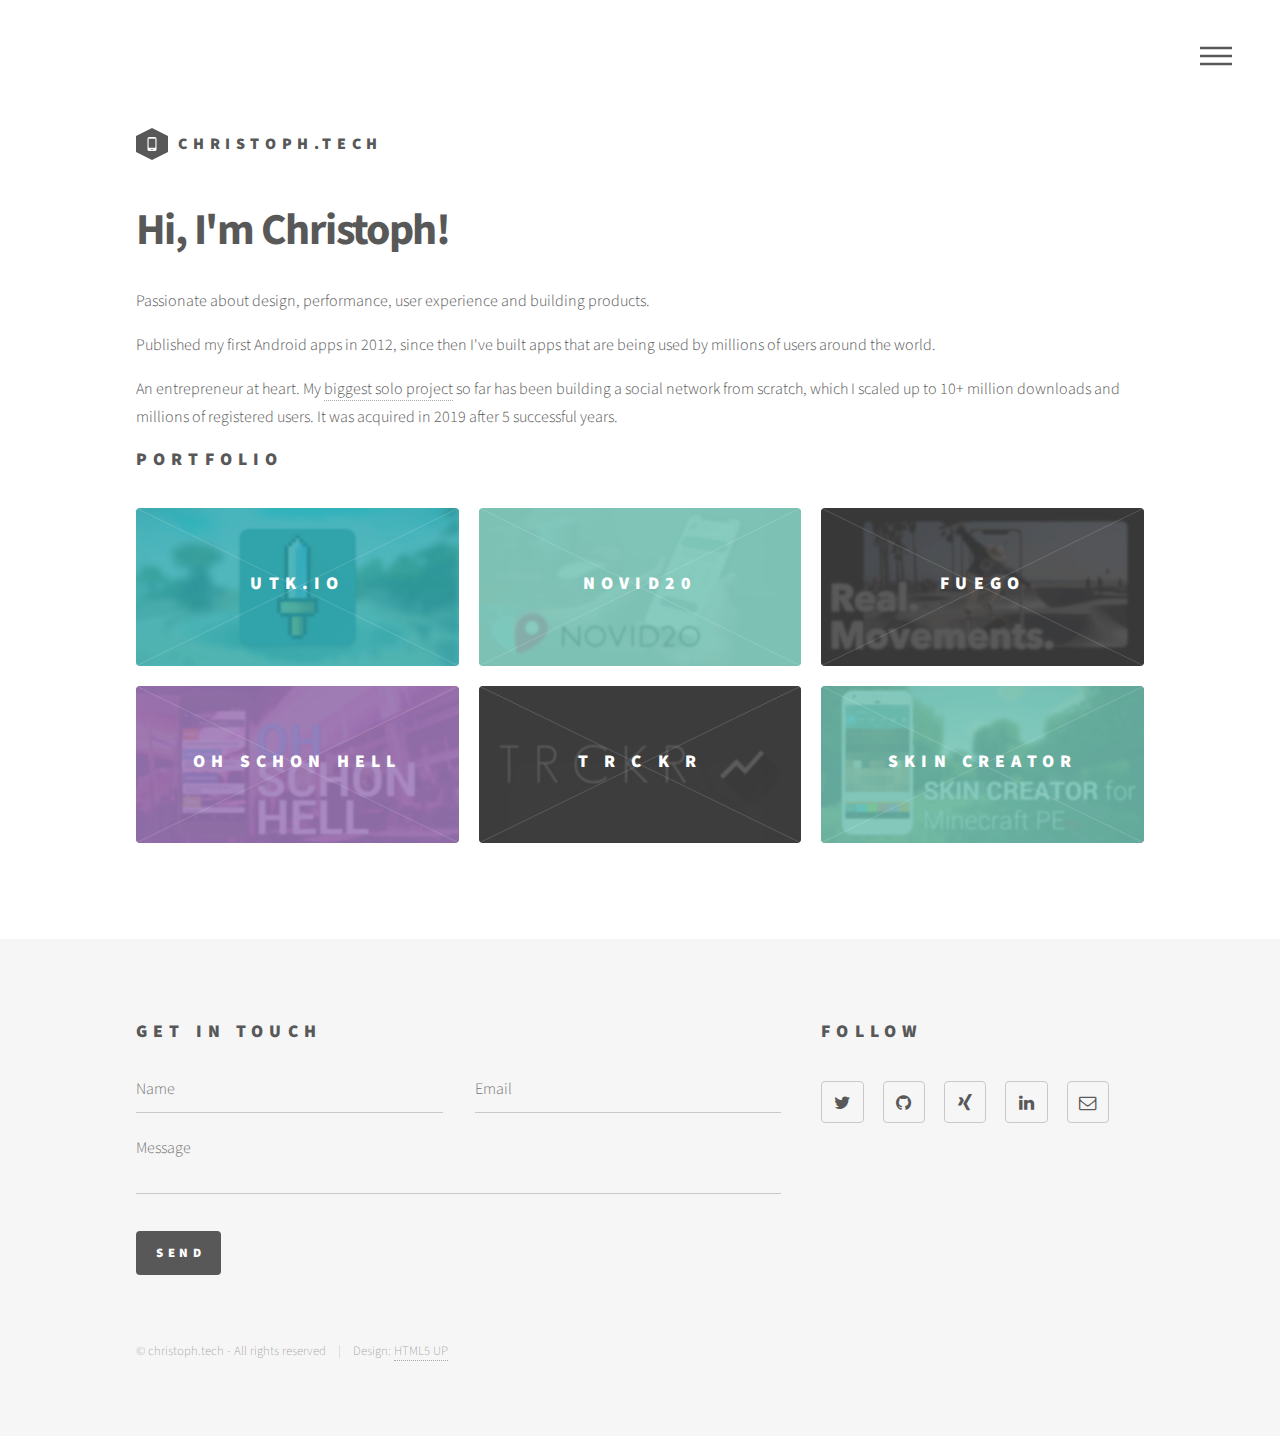
==== index.html @ 59cc4698 "Add Novid20 and Fuego to portfolio" ====
<!DOCTYPE HTML>
<html lang="EN">
	<head>
		<title>Christoph</title>
		<meta charset="utf-8" />
		<meta name="viewport" content="width=device-width, initial-scale=1" />
		<!--[if lte IE 8]><script src="assets/js/ie/html5shiv.js"></script><![endif]-->
		<link rel="stylesheet" href="assets/css/main.css" />
		<!--[if lte IE 9]><link rel="stylesheet" href="assets/css/ie9.css" /><![endif]-->
		<!--[if lte IE 8]><link rel="stylesheet" href="assets/css/ie8.css" /><![endif]-->
		<meta name="robots" content="noindex,nofollow" />
	</head>
	<body>
		<!-- Wrapper -->
			<div id="wrapper">

				<!-- Header -->
					<header id="header">
						<div class="inner">

							<!-- Logo -->
								<a href="index.html" class="logo">
									<span class="symbol"><img src="images/logo.svg" alt="" /></span><span class="title">christoph.tech</span>
								</a>

							<!-- Nav -->
								<nav>
									<ul>
										<li><a href="#menu">Menu</a></li>
									</ul>
								</nav>

						</div>
					</header>

				<!-- Menu -->
					<nav id="menu">
						<h2>Menu</h2>
						<ul>
							<li><a href="#">Portfolio</a></li>
							<li><a href="./UTK.io/">UTK.io</a></li>
							<li><a href="./Novid20/">Novid20</a></li>
							<li><a href="./Fuego/">Fuego</a></li>
							<li><a href="./OhSchonHell/">Oh Schon Hell</a></li>
							<li><a href="./Skin-Creator/">Skin Creator</a></li>
							<li><a href="./TRCKR/">T R C K R</a></li>
						</ul>
					</nav>

				<!-- Main -->
					<div id="main">
						<div class="inner">
							<header>
								<h1>Hi, I'm Christoph!</h1>
								<p>Passionate about design, performance, user experience and building products.</p>
								<p>Published my first Android apps in 2012, since then I've built apps that are being used by millions of users around the world.</p>
								</p>An entrepreneur at heart. My <a href="./UTK.io/">biggest solo project</a> so far has been building a social network from scratch, which I scaled up to 10+ million downloads and millions of registered users. It was acquired in 2019 after 5 successful years.</p>
							</header>
							<section>
								<h2>Portfolio</h2>
							</section>
							<section class="tiles">
								<article class="style2">
									<span class="image">
										<img src="images/utk_graphic.png" alt="" />
									</span>
									<a href="./UTK.io/">
										<h2>UTK.io</h2>
										<div class="content">
											<p>A social network for Minecraft PE players with more than 2.1 million registered users</p>
										</div>
									</a>
								</article>
								<article class="style3">
									<span class="image">
										<img src="images/novid20_graphic.png" alt="" />
									</span>
									<a href="./Novid20/">
										<h2>Novid20</h2>
										<div class="content">
											<p>The first privacy-focused COVID-19 contact tracing app. More than 100k+ downloads</p>
										</div>
									</a>
								</article>
								<article class="style7">
									<span class="image">
										<img src="images/fuego_graphic.png" alt="" />
									</span>
									<a href="./Fuego/">
										<h2>Fuego</h2>
										<div class="content">
											<p>Movement based video social network app</p>
										</div>
									</a>
								</article>
								<article class="style5">
									<span class="image">
										<img src="images/osh_graphic.png" alt="" />
									</span>
									<a href="./OhSchonHell/">
										<h2>Oh Schon Hell</h2>
										<div class="content">
											<p>Android App for <i>Oh Schon Hell</i>, an electronic music events site for events in various citys</p>
										</div>
									</a>
								</article>
								<article class="style7">
									<span class="image">
										<img src="images/trckr_graphic.png" alt="" />
									</span>
									<a href="./TRCKR/">
										<h2>T R C K R</h2>
										<div class="content">
											<p>Simple but beautiful progress tracker for whatever you want to track - weight, hours of sleep, ...</p>
										</div>
									</a>
								</article>
								<article class="style3">
									<span class="image">
										<img src="images/skin_creator_graphic.png" alt="" />
									</span>
									<a href="./Skin-Creator/">
										<h2>Skin Creator</h2>
										<div class="content">
											<p>Image editor app to create and modify Minecraft skins</p>
										</div>
									</a>
								</article>
							</section>
						</div>
					</div>

				<!-- Footer -->
					<footer id="footer">
						<div class="inner">
							<section>
								<h2>Get in touch</h2>
								<form method="post" action="//formspree.io/contact@christoph.tech">
									<div class="field half first">
										<input type="text" name="name" id="name" placeholder="Name" />
									</div>
									<div class="field half">
										<input type="email" name="email" id="email" placeholder="Email" />
									</div>
									<div class="field">
										<textarea name="message" id="message" placeholder="Message"></textarea>
									</div>
									<ul class="actions">
										<li><input type="submit" value="Send" class="special" /></li>
									</ul>
								</form>
							</section>
							<section>
								<h2>Follow</h2>
								<ul class="icons">
									<li><a href="https://twitter.com/@ckuehrer" class="icon style2 fa-twitter"><span class="label">Twitter</span></a></li>
									<li><a href="https://github.com/christxph" class="icon style2 fa-github"><span class="label">GitHub</span></a></li>
									<li><a href="https://www.xing.com/profile/Christoph_Kuehrer3" class="icon style2 fa-xing"><span class="label">XING</span></a></li>
									<li><a href="https://linkedin.com/in/christxph" class="icon style2 fa-linkedin"><span class="label">LinkedIn</span></a></li>
									<li><a href="mailto:hello@christoph.tech" class="icon style2 fa-envelope-o"><span class="label">Email</span></a></li>
								</ul>
							</section>
							<ul class="copyright">
								<li>&copy; christoph.tech - All rights reserved</li><li>Design: <a href="http://html5up.net">HTML5 UP</a></li>
							</ul>
						</div>
					</footer>

			</div>

		<!-- Scripts -->
			<script src="assets/js/jquery.min.js"></script>
			<script src="assets/js/skel.min.js"></script>
			<script src="assets/js/util.js"></script>
			<!--[if lte IE 8]><script src="assets/js/ie/respond.min.js"></script><![endif]-->
			<script src="assets/js/main.js"></script>

	</body>
</html>
---- assets/css/main.css ----
@import url(font-awesome.min.css);
@import url("https://fonts.googleapis.com/css?family=Source+Sans+Pro:300,700,900");

/*
	Phantom by HTML5 UP
	html5up.net | @ajlkn
	Free for personal and commercial use under the CCA 3.0 license (html5up.net/license)
*/

/* Reset */

	html, body, div, span, applet, object, iframe, h1, h2, h3, h4, h5, h6, p, blockquote, pre, a, abbr, acronym, address, big, cite, code, del, dfn, em, img, ins, kbd, q, s, samp, small, strike, strong, sub, sup, tt, var, b, u, i, center, dl, dt, dd, ol, ul, li, fieldset, form, label, legend, table, caption, tbody, tfoot, thead, tr, th, td, article, aside, canvas, details, embed, figure, figcaption, footer, header, hgroup, menu, nav, output, ruby, section, summary, time, mark, audio, video {
		margin: 0;
		padding: 0;
		border: 0;
		font-size: 100%;
		font: inherit;
		vertical-align: baseline;
	}

	article, aside, details, figcaption, figure, footer, header, hgroup, menu, nav, section {
		display: block;
	}

	body {
		line-height: 1;
	}

	ol, ul {
		list-style: none;
	}

	blockquote, q {
		quotes: none;
	}

	blockquote:before, blockquote:after, q:before, q:after {
		content: '';
		content: none;
	}

	table {
		border-collapse: collapse;
		border-spacing: 0;
	}

	body {
		-webkit-text-size-adjust: none;
	}

/* Box Model */

	*, *:before, *:after {
		-moz-box-sizing: border-box;
		-webkit-box-sizing: border-box;
		box-sizing: border-box;
	}

/* Grid */

	.row {
		border-bottom: solid 1px transparent;
		-moz-box-sizing: border-box;
		-webkit-box-sizing: border-box;
		box-sizing: border-box;
	}

	.row > * {
		float: left;
		-moz-box-sizing: border-box;
		-webkit-box-sizing: border-box;
		box-sizing: border-box;
	}

	.row:after, .row:before {
		content: '';
		display: block;
		clear: both;
		height: 0;
	}

	.row.uniform > * > :first-child {
		margin-top: 0;
	}

	.row.uniform > * > :last-child {
		margin-bottom: 0;
	}

	.row.\30 \25 > * {
		padding: 0 0 0 0em;
	}

	.row.\30 \25 {
		margin: 0 0 -1px 0em;
	}

	.row.uniform.\30 \25 > * {
		padding: 0em 0 0 0em;
	}

	.row.uniform.\30 \25 {
		margin: 0em 0 -1px 0em;
	}

	.row > * {
		padding: 0 0 0 2em;
	}

	.row {
		margin: 0 0 -1px -2em;
	}

	.row.uniform > * {
		padding: 2em 0 0 2em;
	}

	.row.uniform {
		margin: -2em 0 -1px -2em;
	}

	.row.\32 00\25 > * {
		padding: 0 0 0 4em;
	}

	.row.\32 00\25 {
		margin: 0 0 -1px -4em;
	}

	.row.uniform.\32 00\25 > * {
		padding: 4em 0 0 4em;
	}

	.row.uniform.\32 00\25 {
		margin: -4em 0 -1px -4em;
	}

	.row.\31 50\25 > * {
		padding: 0 0 0 3em;
	}

	.row.\31 50\25 {
		margin: 0 0 -1px -3em;
	}

	.row.uniform.\31 50\25 > * {
		padding: 3em 0 0 3em;
	}

	.row.uniform.\31 50\25 {
		margin: -3em 0 -1px -3em;
	}

	.row.\35 0\25 > * {
		padding: 0 0 0 1em;
	}

	.row.\35 0\25 {
		margin: 0 0 -1px -1em;
	}

	.row.uniform.\35 0\25 > * {
		padding: 1em 0 0 1em;
	}

	.row.uniform.\35 0\25 {
		margin: -1em 0 -1px -1em;
	}

	.row.\32 5\25 > * {
		padding: 0 0 0 0.5em;
	}

	.row.\32 5\25 {
		margin: 0 0 -1px -0.5em;
	}

	.row.uniform.\32 5\25 > * {
		padding: 0.5em 0 0 0.5em;
	}

	.row.uniform.\32 5\25 {
		margin: -0.5em 0 -1px -0.5em;
	}

	.\31 2u, .\31 2u\24 {
		width: 100%;
		clear: none;
		margin-left: 0;
	}

	.\31 1u, .\31 1u\24 {
		width: 91.6666666667%;
		clear: none;
		margin-left: 0;
	}

	.\31 0u, .\31 0u\24 {
		width: 83.3333333333%;
		clear: none;
		margin-left: 0;
	}

	.\39 u, .\39 u\24 {
		width: 75%;
		clear: none;
		margin-left: 0;
	}

	.\38 u, .\38 u\24 {
		width: 66.6666666667%;
		clear: none;
		margin-left: 0;
	}

	.\37 u, .\37 u\24 {
		width: 58.3333333333%;
		clear: none;
		margin-left: 0;
	}

	.\36 u, .\36 u\24 {
		width: 50%;
		clear: none;
		margin-left: 0;
	}

	.\35 u, .\35 u\24 {
		width: 41.6666666667%;
		clear: none;
		margin-left: 0;
	}

	.\34 u, .\34 u\24 {
		width: 33.3333333333%;
		clear: none;
		margin-left: 0;
	}

	.\33 u, .\33 u\24 {
		width: 25%;
		clear: none;
		margin-left: 0;
	}

	.\32 u, .\32 u\24 {
		width: 16.6666666667%;
		clear: none;
		margin-left: 0;
	}

	.\31 u, .\31 u\24 {
		width: 8.3333333333%;
		clear: none;
		margin-left: 0;
	}

	.\31 2u\24 + *,
	.\31 1u\24 + *,
	.\31 0u\24 + *,
	.\39 u\24 + *,
	.\38 u\24 + *,
	.\37 u\24 + *,
	.\36 u\24 + *,
	.\35 u\24 + *,
	.\34 u\24 + *,
	.\33 u\24 + *,
	.\32 u\24 + *,
	.\31 u\24 + * {
		clear: left;
	}

	.\-11u {
		margin-left: 91.66667%;
	}

	.\-10u {
		margin-left: 83.33333%;
	}

	.\-9u {
		margin-left: 75%;
	}

	.\-8u {
		margin-left: 66.66667%;
	}

	.\-7u {
		margin-left: 58.33333%;
	}

	.\-6u {
		margin-left: 50%;
	}

	.\-5u {
		margin-left: 41.66667%;
	}

	.\-4u {
		margin-left: 33.33333%;
	}

	.\-3u {
		margin-left: 25%;
	}

	.\-2u {
		margin-left: 16.66667%;
	}

	.\-1u {
		margin-left: 8.33333%;
	}

	@media screen and (max-width: 1680px) {

		.row > * {
			padding: 0 0 0 2em;
		}

		.row {
			margin: 0 0 -1px -2em;
		}

		.row.uniform > * {
			padding: 2em 0 0 2em;
		}

		.row.uniform {
			margin: -2em 0 -1px -2em;
		}

		.row.\32 00\25 > * {
			padding: 0 0 0 4em;
		}

		.row.\32 00\25 {
			margin: 0 0 -1px -4em;
		}

		.row.uniform.\32 00\25 > * {
			padding: 4em 0 0 4em;
		}

		.row.uniform.\32 00\25 {
			margin: -4em 0 -1px -4em;
		}

		.row.\31 50\25 > * {
			padding: 0 0 0 3em;
		}

		.row.\31 50\25 {
			margin: 0 0 -1px -3em;
		}

		.row.uniform.\31 50\25 > * {
			padding: 3em 0 0 3em;
		}

		.row.uniform.\31 50\25 {
			margin: -3em 0 -1px -3em;
		}

		.row.\35 0\25 > * {
			padding: 0 0 0 1em;
		}

		.row.\35 0\25 {
			margin: 0 0 -1px -1em;
		}

		.row.uniform.\35 0\25 > * {
			padding: 1em 0 0 1em;
		}

		.row.uniform.\35 0\25 {
			margin: -1em 0 -1px -1em;
		}

		.row.\32 5\25 > * {
			padding: 0 0 0 0.5em;
		}

		.row.\32 5\25 {
			margin: 0 0 -1px -0.5em;
		}

		.row.uniform.\32 5\25 > * {
			padding: 0.5em 0 0 0.5em;
		}

		.row.uniform.\32 5\25 {
			margin: -0.5em 0 -1px -0.5em;
		}

		.\31 2u\28xlarge\29, .\31 2u\24\28xlarge\29 {
			width: 100%;
			clear: none;
			margin-left: 0;
		}

		.\31 1u\28xlarge\29, .\31 1u\24\28xlarge\29 {
			width: 91.6666666667%;
			clear: none;
			margin-left: 0;
		}

		.\31 0u\28xlarge\29, .\31 0u\24\28xlarge\29 {
			width: 83.3333333333%;
			clear: none;
			margin-left: 0;
		}

		.\39 u\28xlarge\29, .\39 u\24\28xlarge\29 {
			width: 75%;
			clear: none;
			margin-left: 0;
		}

		.\38 u\28xlarge\29, .\38 u\24\28xlarge\29 {
			width: 66.6666666667%;
			clear: none;
			margin-left: 0;
		}

		.\37 u\28xlarge\29, .\37 u\24\28xlarge\29 {
			width: 58.3333333333%;
			clear: none;
			margin-left: 0;
		}

		.\36 u\28xlarge\29, .\36 u\24\28xlarge\29 {
			width: 50%;
			clear: none;
			margin-left: 0;
		}

		.\35 u\28xlarge\29, .\35 u\24\28xlarge\29 {
			width: 41.6666666667%;
			clear: none;
			margin-left: 0;
		}

		.\34 u\28xlarge\29, .\34 u\24\28xlarge\29 {
			width: 33.3333333333%;
			clear: none;
			margin-left: 0;
		}

		.\33 u\28xlarge\29, .\33 u\24\28xlarge\29 {
			width: 25%;
			clear: none;
			margin-left: 0;
		}

		.\32 u\28xlarge\29, .\32 u\24\28xlarge\29 {
			width: 16.6666666667%;
			clear: none;
			margin-left: 0;
		}

		.\31 u\28xlarge\29, .\31 u\24\28xlarge\29 {
			width: 8.3333333333%;
			clear: none;
			margin-left: 0;
		}

		.\31 2u\24\28xlarge\29 + *,
		.\31 1u\24\28xlarge\29 + *,
		.\31 0u\24\28xlarge\29 + *,
		.\39 u\24\28xlarge\29 + *,
		.\38 u\24\28xlarge\29 + *,
		.\37 u\24\28xlarge\29 + *,
		.\36 u\24\28xlarge\29 + *,
		.\35 u\24\28xlarge\29 + *,
		.\34 u\24\28xlarge\29 + *,
		.\33 u\24\28xlarge\29 + *,
		.\32 u\24\28xlarge\29 + *,
		.\31 u\24\28xlarge\29 + * {
			clear: left;
		}

		.\-11u\28xlarge\29 {
			margin-left: 91.66667%;
		}

		.\-10u\28xlarge\29 {
			margin-left: 83.33333%;
		}

		.\-9u\28xlarge\29 {
			margin-left: 75%;
		}

		.\-8u\28xlarge\29 {
			margin-left: 66.66667%;
		}

		.\-7u\28xlarge\29 {
			margin-left: 58.33333%;
		}

		.\-6u\28xlarge\29 {
			margin-left: 50%;
		}

		.\-5u\28xlarge\29 {
			margin-left: 41.66667%;
		}

		.\-4u\28xlarge\29 {
			margin-left: 33.33333%;
		}

		.\-3u\28xlarge\29 {
			margin-left: 25%;
		}

		.\-2u\28xlarge\29 {
			margin-left: 16.66667%;
		}

		.\-1u\28xlarge\29 {
			margin-left: 8.33333%;
		}

	}

	@media screen and (max-width: 1280px) {

		.row > * {
			padding: 0 0 0 2em;
		}

		.row {
			margin: 0 0 -1px -2em;
		}

		.row.uniform > * {
			padding: 2em 0 0 2em;
		}

		.row.uniform {
			margin: -2em 0 -1px -2em;
		}

		.row.\32 00\25 > * {
			padding: 0 0 0 4em;
		}

		.row.\32 00\25 {
			margin: 0 0 -1px -4em;
		}

		.row.uniform.\32 00\25 > * {
			padding: 4em 0 0 4em;
		}

		.row.uniform.\32 00\25 {
			margin: -4em 0 -1px -4em;
		}

		.row.\31 50\25 > * {
			padding: 0 0 0 3em;
		}

		.row.\31 50\25 {
			margin: 0 0 -1px -3em;
		}

		.row.uniform.\31 50\25 > * {
			padding: 3em 0 0 3em;
		}

		.row.uniform.\31 50\25 {
			margin: -3em 0 -1px -3em;
		}

		.row.\35 0\25 > * {
			padding: 0 0 0 1em;
		}

		.row.\35 0\25 {
			margin: 0 0 -1px -1em;
		}

		.row.uniform.\35 0\25 > * {
			padding: 1em 0 0 1em;
		}

		.row.uniform.\35 0\25 {
			margin: -1em 0 -1px -1em;
		}

		.row.\32 5\25 > * {
			padding: 0 0 0 0.5em;
		}

		.row.\32 5\25 {
			margin: 0 0 -1px -0.5em;
		}

		.row.uniform.\32 5\25 > * {
			padding: 0.5em 0 0 0.5em;
		}

		.row.uniform.\32 5\25 {
			margin: -0.5em 0 -1px -0.5em;
		}

		.\31 2u\28large\29, .\31 2u\24\28large\29 {
			width: 100%;
			clear: none;
			margin-left: 0;
		}

		.\31 1u\28large\29, .\31 1u\24\28large\29 {
			width: 91.6666666667%;
			clear: none;
			margin-left: 0;
		}

		.\31 0u\28large\29, .\31 0u\24\28large\29 {
			width: 83.3333333333%;
			clear: none;
			margin-left: 0;
		}

		.\39 u\28large\29, .\39 u\24\28large\29 {
			width: 75%;
			clear: none;
			margin-left: 0;
		}

		.\38 u\28large\29, .\38 u\24\28large\29 {
			width: 66.6666666667%;
			clear: none;
			margin-left: 0;
		}

		.\37 u\28large\29, .\37 u\24\28large\29 {
			width: 58.3333333333%;
			clear: none;
			margin-left: 0;
		}

		.\36 u\28large\29, .\36 u\24\28large\29 {
			width: 50%;
			clear: none;
			margin-left: 0;
		}

		.\35 u\28large\29, .\35 u\24\28large\29 {
			width: 41.6666666667%;
			clear: none;
			margin-left: 0;
		}

		.\34 u\28large\29, .\34 u\24\28large\29 {
			width: 33.3333333333%;
			clear: none;
			margin-left: 0;
		}

		.\33 u\28large\29, .\33 u\24\28large\29 {
			width: 25%;
			clear: none;
			margin-left: 0;
		}

		.\32 u\28large\29, .\32 u\24\28large\29 {
			width: 16.6666666667%;
			clear: none;
			margin-left: 0;
		}

		.\31 u\28large\29, .\31 u\24\28large\29 {
			width: 8.3333333333%;
			clear: none;
			margin-left: 0;
		}

		.\31 2u\24\28large\29 + *,
		.\31 1u\24\28large\29 + *,
		.\31 0u\24\28large\29 + *,
		.\39 u\24\28large\29 + *,
		.\38 u\24\28large\29 + *,
		.\37 u\24\28large\29 + *,
		.\36 u\24\28large\29 + *,
		.\35 u\24\28large\29 + *,
		.\34 u\24\28large\29 + *,
		.\33 u\24\28large\29 + *,
		.\32 u\24\28large\29 + *,
		.\31 u\24\28large\29 + * {
			clear: left;
		}

		.\-11u\28large\29 {
			margin-left: 91.66667%;
		}

		.\-10u\28large\29 {
			margin-left: 83.33333%;
		}

		.\-9u\28large\29 {
			margin-left: 75%;
		}

		.\-8u\28large\29 {
			margin-left: 66.66667%;
		}

		.\-7u\28large\29 {
			margin-left: 58.33333%;
		}

		.\-6u\28large\29 {
			margin-left: 50%;
		}

		.\-5u\28large\29 {
			margin-left: 41.66667%;
		}

		.\-4u\28large\29 {
			margin-left: 33.33333%;
		}

		.\-3u\28large\29 {
			margin-left: 25%;
		}

		.\-2u\28large\29 {
			margin-left: 16.66667%;
		}

		.\-1u\28large\29 {
			margin-left: 8.33333%;
		}

	}

	@media screen and (max-width: 980px) {

		.row > * {
			padding: 0 0 0 1.5em;
		}

		.row {
			margin: 0 0 -1px -1.5em;
		}

		.row.uniform > * {
			padding: 1.5em 0 0 1.5em;
		}

		.row.uniform {
			margin: -1.5em 0 -1px -1.5em;
		}

		.row.\32 00\25 > * {
			padding: 0 0 0 3em;
		}

		.row.\32 00\25 {
			margin: 0 0 -1px -3em;
		}

		.row.uniform.\32 00\25 > * {
			padding: 3em 0 0 3em;
		}

		.row.uniform.\32 00\25 {
			margin: -3em 0 -1px -3em;
		}

		.row.\31 50\25 > * {
			padding: 0 0 0 2.25em;
		}

		.row.\31 50\25 {
			margin: 0 0 -1px -2.25em;
		}

		.row.uniform.\31 50\25 > * {
			padding: 2.25em 0 0 2.25em;
		}

		.row.uniform.\31 50\25 {
			margin: -2.25em 0 -1px -2.25em;
		}

		.row.\35 0\25 > * {
			padding: 0 0 0 0.75em;
		}

		.row.\35 0\25 {
			margin: 0 0 -1px -0.75em;
		}

		.row.uniform.\35 0\25 > * {
			padding: 0.75em 0 0 0.75em;
		}

		.row.uniform.\35 0\25 {
			margin: -0.75em 0 -1px -0.75em;
		}

		.row.\32 5\25 > * {
			padding: 0 0 0 0.375em;
		}

		.row.\32 5\25 {
			margin: 0 0 -1px -0.375em;
		}

		.row.uniform.\32 5\25 > * {
			padding: 0.375em 0 0 0.375em;
		}

		.row.uniform.\32 5\25 {
			margin: -0.375em 0 -1px -0.375em;
		}

		.\31 2u\28medium\29, .\31 2u\24\28medium\29 {
			width: 100%;
			clear: none;
			margin-left: 0;
		}

		.\31 1u\28medium\29, .\31 1u\24\28medium\29 {
			width: 91.6666666667%;
			clear: none;
			margin-left: 0;
		}

		.\31 0u\28medium\29, .\31 0u\24\28medium\29 {
			width: 83.3333333333%;
			clear: none;
			margin-left: 0;
		}

		.\39 u\28medium\29, .\39 u\24\28medium\29 {
			width: 75%;
			clear: none;
			margin-left: 0;
		}

		.\38 u\28medium\29, .\38 u\24\28medium\29 {
			width: 66.6666666667%;
			clear: none;
			margin-left: 0;
		}

		.\37 u\28medium\29, .\37 u\24\28medium\29 {
			width: 58.3333333333%;
			clear: none;
			margin-left: 0;
		}

		.\36 u\28medium\29, .\36 u\24\28medium\29 {
			width: 50%;
			clear: none;
			margin-left: 0;
		}

		.\35 u\28medium\29, .\35 u\24\28medium\29 {
			width: 41.6666666667%;
			clear: none;
			margin-left: 0;
		}

		.\34 u\28medium\29, .\34 u\24\28medium\29 {
			width: 33.3333333333%;
			clear: none;
			margin-left: 0;
		}

		.\33 u\28medium\29, .\33 u\24\28medium\29 {
			width: 25%;
			clear: none;
			margin-left: 0;
		}

		.\32 u\28medium\29, .\32 u\24\28medium\29 {
			width: 16.6666666667%;
			clear: none;
			margin-left: 0;
		}

		.\31 u\28medium\29, .\31 u\24\28medium\29 {
			width: 8.3333333333%;
			clear: none;
			margin-left: 0;
		}

		.\31 2u\24\28medium\29 + *,
		.\31 1u\24\28medium\29 + *,
		.\31 0u\24\28medium\29 + *,
		.\39 u\24\28medium\29 + *,
		.\38 u\24\28medium\29 + *,
		.\37 u\24\28medium\29 + *,
		.\36 u\24\28medium\29 + *,
		.\35 u\24\28medium\29 + *,
		.\34 u\24\28medium\29 + *,
		.\33 u\24\28medium\29 + *,
		.\32 u\24\28medium\29 + *,
		.\31 u\24\28medium\29 + * {
			clear: left;
		}

		.\-11u\28medium\29 {
			margin-left: 91.66667%;
		}

		.\-10u\28medium\29 {
			margin-left: 83.33333%;
		}

		.\-9u\28medium\29 {
			margin-left: 75%;
		}

		.\-8u\28medium\29 {
			margin-left: 66.66667%;
		}

		.\-7u\28medium\29 {
			margin-left: 58.33333%;
		}

		.\-6u\28medium\29 {
			margin-left: 50%;
		}

		.\-5u\28medium\29 {
			margin-left: 41.66667%;
		}

		.\-4u\28medium\29 {
			margin-left: 33.33333%;
		}

		.\-3u\28medium\29 {
			margin-left: 25%;
		}

		.\-2u\28medium\29 {
			margin-left: 16.66667%;
		}

		.\-1u\28medium\29 {
			margin-left: 8.33333%;
		}

	}

	@media screen and (max-width: 736px) {

		.row > * {
			padding: 0 0 0 1em;
		}

		.row {
			margin: 0 0 -1px -1em;
		}

		.row.uniform > * {
			padding: 1em 0 0 1em;
		}

		.row.uniform {
			margin: -1em 0 -1px -1em;
		}

		.row.\32 00\25 > * {
			padding: 0 0 0 2em;
		}

		.row.\32 00\25 {
			margin: 0 0 -1px -2em;
		}

		.row.uniform.\32 00\25 > * {
			padding: 2em 0 0 2em;
		}

		.row.uniform.\32 00\25 {
			margin: -2em 0 -1px -2em;
		}

		.row.\31 50\25 > * {
			padding: 0 0 0 1.5em;
		}

		.row.\31 50\25 {
			margin: 0 0 -1px -1.5em;
		}

		.row.uniform.\31 50\25 > * {
			padding: 1.5em 0 0 1.5em;
		}

		.row.uniform.\31 50\25 {
			margin: -1.5em 0 -1px -1.5em;
		}

		.row.\35 0\25 > * {
			padding: 0 0 0 0.5em;
		}

		.row.\35 0\25 {
			margin: 0 0 -1px -0.5em;
		}

		.row.uniform.\35 0\25 > * {
			padding: 0.5em 0 0 0.5em;
		}

		.row.uniform.\35 0\25 {
			margin: -0.5em 0 -1px -0.5em;
		}

		.row.\32 5\25 > * {
			padding: 0 0 0 0.25em;
		}

		.row.\32 5\25 {
			margin: 0 0 -1px -0.25em;
		}

		.row.uniform.\32 5\25 > * {
			padding: 0.25em 0 0 0.25em;
		}

		.row.uniform.\32 5\25 {
			margin: -0.25em 0 -1px -0.25em;
		}

		.\31 2u\28small\29, .\31 2u\24\28small\29 {
			width: 100%;
			clear: none;
			margin-left: 0;
		}

		.\31 1u\28small\29, .\31 1u\24\28small\29 {
			width: 91.6666666667%;
			clear: none;
			margin-left: 0;
		}

		.\31 0u\28small\29, .\31 0u\24\28small\29 {
			width: 83.3333333333%;
			clear: none;
			margin-left: 0;
		}

		.\39 u\28small\29, .\39 u\24\28small\29 {
			width: 75%;
			clear: none;
			margin-left: 0;
		}

		.\38 u\28small\29, .\38 u\24\28small\29 {
			width: 66.6666666667%;
			clear: none;
			margin-left: 0;
		}

		.\37 u\28small\29, .\37 u\24\28small\29 {
			width: 58.3333333333%;
			clear: none;
			margin-left: 0;
		}

		.\36 u\28small\29, .\36 u\24\28small\29 {
			width: 50%;
			clear: none;
			margin-left: 0;
		}

		.\35 u\28small\29, .\35 u\24\28small\29 {
			width: 41.6666666667%;
			clear: none;
			margin-left: 0;
		}

		.\34 u\28small\29, .\34 u\24\28small\29 {
			width: 33.3333333333%;
			clear: none;
			margin-left: 0;
		}

		.\33 u\28small\29, .\33 u\24\28small\29 {
			width: 25%;
			clear: none;
			margin-left: 0;
		}

		.\32 u\28small\29, .\32 u\24\28small\29 {
			width: 16.6666666667%;
			clear: none;
			margin-left: 0;
		}

		.\31 u\28small\29, .\31 u\24\28small\29 {
			width: 8.3333333333%;
			clear: none;
			margin-left: 0;
		}

		.\31 2u\24\28small\29 + *,
		.\31 1u\24\28small\29 + *,
		.\31 0u\24\28small\29 + *,
		.\39 u\24\28small\29 + *,
		.\38 u\24\28small\29 + *,
		.\37 u\24\28small\29 + *,
		.\36 u\24\28small\29 + *,
		.\35 u\24\28small\29 + *,
		.\34 u\24\28small\29 + *,
		.\33 u\24\28small\29 + *,
		.\32 u\24\28small\29 + *,
		.\31 u\24\28small\29 + * {
			clear: left;
		}

		.\-11u\28small\29 {
			margin-left: 91.66667%;
		}

		.\-10u\28small\29 {
			margin-left: 83.33333%;
		}

		.\-9u\28small\29 {
			margin-left: 75%;
		}

		.\-8u\28small\29 {
			margin-left: 66.66667%;
		}

		.\-7u\28small\29 {
			margin-left: 58.33333%;
		}

		.\-6u\28small\29 {
			margin-left: 50%;
		}

		.\-5u\28small\29 {
			margin-left: 41.66667%;
		}

		.\-4u\28small\29 {
			margin-left: 33.33333%;
		}

		.\-3u\28small\29 {
			margin-left: 25%;
		}

		.\-2u\28small\29 {
			margin-left: 16.66667%;
		}

		.\-1u\28small\29 {
			margin-left: 8.33333%;
		}

	}

	@media screen and (max-width: 480px) {

		.row > * {
			padding: 0 0 0 1em;
		}

		.row {
			margin: 0 0 -1px -1em;
		}

		.row.uniform > * {
			padding: 1em 0 0 1em;
		}

		.row.uniform {
			margin: -1em 0 -1px -1em;
		}

		.row.\32 00\25 > * {
			padding: 0 0 0 2em;
		}

		.row.\32 00\25 {
			margin: 0 0 -1px -2em;
		}

		.row.uniform.\32 00\25 > * {
			padding: 2em 0 0 2em;
		}

		.row.uniform.\32 00\25 {
			margin: -2em 0 -1px -2em;
		}

		.row.\31 50\25 > * {
			padding: 0 0 0 1.5em;
		}

		.row.\31 50\25 {
			margin: 0 0 -1px -1.5em;
		}

		.row.uniform.\31 50\25 > * {
			padding: 1.5em 0 0 1.5em;
		}

		.row.uniform.\31 50\25 {
			margin: -1.5em 0 -1px -1.5em;
		}

		.row.\35 0\25 > * {
			padding: 0 0 0 0.5em;
		}

		.row.\35 0\25 {
			margin: 0 0 -1px -0.5em;
		}

		.row.uniform.\35 0\25 > * {
			padding: 0.5em 0 0 0.5em;
		}

		.row.uniform.\35 0\25 {
			margin: -0.5em 0 -1px -0.5em;
		}

		.row.\32 5\25 > * {
			padding: 0 0 0 0.25em;
		}

		.row.\32 5\25 {
			margin: 0 0 -1px -0.25em;
		}

		.row.uniform.\32 5\25 > * {
			padding: 0.25em 0 0 0.25em;
		}

		.row.uniform.\32 5\25 {
			margin: -0.25em 0 -1px -0.25em;
		}

		.\31 2u\28xsmall\29, .\31 2u\24\28xsmall\29 {
			width: 100%;
			clear: none;
			margin-left: 0;
		}

		.\31 1u\28xsmall\29, .\31 1u\24\28xsmall\29 {
			width: 91.6666666667%;
			clear: none;
			margin-left: 0;
		}

		.\31 0u\28xsmall\29, .\31 0u\24\28xsmall\29 {
			width: 83.3333333333%;
			clear: none;
			margin-left: 0;
		}

		.\39 u\28xsmall\29, .\39 u\24\28xsmall\29 {
			width: 75%;
			clear: none;
			margin-left: 0;
		}

		.\38 u\28xsmall\29, .\38 u\24\28xsmall\29 {
			width: 66.6666666667%;
			clear: none;
			margin-left: 0;
		}

		.\37 u\28xsmall\29, .\37 u\24\28xsmall\29 {
			width: 58.3333333333%;
			clear: none;
			margin-left: 0;
		}

		.\36 u\28xsmall\29, .\36 u\24\28xsmall\29 {
			width: 50%;
			clear: none;
			margin-left: 0;
		}

		.\35 u\28xsmall\29, .\35 u\24\28xsmall\29 {
			width: 41.6666666667%;
			clear: none;
			margin-left: 0;
		}

		.\34 u\28xsmall\29, .\34 u\24\28xsmall\29 {
			width: 33.3333333333%;
			clear: none;
			margin-left: 0;
		}

		.\33 u\28xsmall\29, .\33 u\24\28xsmall\29 {
			width: 25%;
			clear: none;
			margin-left: 0;
		}

		.\32 u\28xsmall\29, .\32 u\24\28xsmall\29 {
			width: 16.6666666667%;
			clear: none;
			margin-left: 0;
		}

		.\31 u\28xsmall\29, .\31 u\24\28xsmall\29 {
			width: 8.3333333333%;
			clear: none;
			margin-left: 0;
		}

		.\31 2u\24\28xsmall\29 + *,
		.\31 1u\24\28xsmall\29 + *,
		.\31 0u\24\28xsmall\29 + *,
		.\39 u\24\28xsmall\29 + *,
		.\38 u\24\28xsmall\29 + *,
		.\37 u\24\28xsmall\29 + *,
		.\36 u\24\28xsmall\29 + *,
		.\35 u\24\28xsmall\29 + *,
		.\34 u\24\28xsmall\29 + *,
		.\33 u\24\28xsmall\29 + *,
		.\32 u\24\28xsmall\29 + *,
		.\31 u\24\28xsmall\29 + * {
			clear: left;
		}

		.\-11u\28xsmall\29 {
			margin-left: 91.66667%;
		}

		.\-10u\28xsmall\29 {
			margin-left: 83.33333%;
		}

		.\-9u\28xsmall\29 {
			margin-left: 75%;
		}

		.\-8u\28xsmall\29 {
			margin-left: 66.66667%;
		}

		.\-7u\28xsmall\29 {
			margin-left: 58.33333%;
		}

		.\-6u\28xsmall\29 {
			margin-left: 50%;
		}

		.\-5u\28xsmall\29 {
			margin-left: 41.66667%;
		}

		.\-4u\28xsmall\29 {
			margin-left: 33.33333%;
		}

		.\-3u\28xsmall\29 {
			margin-left: 25%;
		}

		.\-2u\28xsmall\29 {
			margin-left: 16.66667%;
		}

		.\-1u\28xsmall\29 {
			margin-left: 8.33333%;
		}

	}

	@media screen and (max-width: 360px) {

		.row > * {
			padding: 0 0 0 1em;
		}

		.row {
			margin: 0 0 -1px -1em;
		}

		.row.uniform > * {
			padding: 1em 0 0 1em;
		}

		.row.uniform {
			margin: -1em 0 -1px -1em;
		}

		.row.\32 00\25 > * {
			padding: 0 0 0 2em;
		}

		.row.\32 00\25 {
			margin: 0 0 -1px -2em;
		}

		.row.uniform.\32 00\25 > * {
			padding: 2em 0 0 2em;
		}

		.row.uniform.\32 00\25 {
			margin: -2em 0 -1px -2em;
		}

		.row.\31 50\25 > * {
			padding: 0 0 0 1.5em;
		}

		.row.\31 50\25 {
			margin: 0 0 -1px -1.5em;
		}

		.row.uniform.\31 50\25 > * {
			padding: 1.5em 0 0 1.5em;
		}

		.row.uniform.\31 50\25 {
			margin: -1.5em 0 -1px -1.5em;
		}

		.row.\35 0\25 > * {
			padding: 0 0 0 0.5em;
		}

		.row.\35 0\25 {
			margin: 0 0 -1px -0.5em;
		}

		.row.uniform.\35 0\25 > * {
			padding: 0.5em 0 0 0.5em;
		}

		.row.uniform.\35 0\25 {
			margin: -0.5em 0 -1px -0.5em;
		}

		.row.\32 5\25 > * {
			padding: 0 0 0 0.25em;
		}

		.row.\32 5\25 {
			margin: 0 0 -1px -0.25em;
		}

		.row.uniform.\32 5\25 > * {
			padding: 0.25em 0 0 0.25em;
		}

		.row.uniform.\32 5\25 {
			margin: -0.25em 0 -1px -0.25em;
		}

		.\31 2u\28xxsmall\29, .\31 2u\24\28xxsmall\29 {
			width: 100%;
			clear: none;
			margin-left: 0;
		}

		.\31 1u\28xxsmall\29, .\31 1u\24\28xxsmall\29 {
			width: 91.6666666667%;
			clear: none;
			margin-left: 0;
		}

		.\31 0u\28xxsmall\29, .\31 0u\24\28xxsmall\29 {
			width: 83.3333333333%;
			clear: none;
			margin-left: 0;
		}

		.\39 u\28xxsmall\29, .\39 u\24\28xxsmall\29 {
			width: 75%;
			clear: none;
			margin-left: 0;
		}

		.\38 u\28xxsmall\29, .\38 u\24\28xxsmall\29 {
			width: 66.6666666667%;
			clear: none;
			margin-left: 0;
		}

		.\37 u\28xxsmall\29, .\37 u\24\28xxsmall\29 {
			width: 58.3333333333%;
			clear: none;
			margin-left: 0;
		}

		.\36 u\28xxsmall\29, .\36 u\24\28xxsmall\29 {
			width: 50%;
			clear: none;
			margin-left: 0;
		}

		.\35 u\28xxsmall\29, .\35 u\24\28xxsmall\29 {
			width: 41.6666666667%;
			clear: none;
			margin-left: 0;
		}

		.\34 u\28xxsmall\29, .\34 u\24\28xxsmall\29 {
			width: 33.3333333333%;
			clear: none;
			margin-left: 0;
		}

		.\33 u\28xxsmall\29, .\33 u\24\28xxsmall\29 {
			width: 25%;
			clear: none;
			margin-left: 0;
		}

		.\32 u\28xxsmall\29, .\32 u\24\28xxsmall\29 {
			width: 16.6666666667%;
			clear: none;
			margin-left: 0;
		}

		.\31 u\28xxsmall\29, .\31 u\24\28xxsmall\29 {
			width: 8.3333333333%;
			clear: none;
			margin-left: 0;
		}

		.\31 2u\24\28xxsmall\29 + *,
		.\31 1u\24\28xxsmall\29 + *,
		.\31 0u\24\28xxsmall\29 + *,
		.\39 u\24\28xxsmall\29 + *,
		.\38 u\24\28xxsmall\29 + *,
		.\37 u\24\28xxsmall\29 + *,
		.\36 u\24\28xxsmall\29 + *,
		.\35 u\24\28xxsmall\29 + *,
		.\34 u\24\28xxsmall\29 + *,
		.\33 u\24\28xxsmall\29 + *,
		.\32 u\24\28xxsmall\29 + *,
		.\31 u\24\28xxsmall\29 + * {
			clear: left;
		}

		.\-11u\28xxsmall\29 {
			margin-left: 91.66667%;
		}

		.\-10u\28xxsmall\29 {
			margin-left: 83.33333%;
		}

		.\-9u\28xxsmall\29 {
			margin-left: 75%;
		}

		.\-8u\28xxsmall\29 {
			margin-left: 66.66667%;
		}

		.\-7u\28xxsmall\29 {
			margin-left: 58.33333%;
		}

		.\-6u\28xxsmall\29 {
			margin-left: 50%;
		}

		.\-5u\28xxsmall\29 {
			margin-left: 41.66667%;
		}

		.\-4u\28xxsmall\29 {
			margin-left: 33.33333%;
		}

		.\-3u\28xxsmall\29 {
			margin-left: 25%;
		}

		.\-2u\28xxsmall\29 {
			margin-left: 16.66667%;
		}

		.\-1u\28xxsmall\29 {
			margin-left: 8.33333%;
		}

	}

/* Basic */

	@-ms-viewport {
		width: device-width;
	}

	body {
		-ms-overflow-style: scrollbar;
	}

	@media screen and (max-width: 480px) {

		html, body {
			min-width: 320px;
		}

	}

	body {
		background: #ffffff;
	}

		body.is-loading *, body.is-loading *:before, body.is-loading *:after {
			-moz-animation: none !important;
			-webkit-animation: none !important;
			-ms-animation: none !important;
			animation: none !important;
			-moz-transition: none !important;
			-webkit-transition: none !important;
			-ms-transition: none !important;
			transition: none !important;
		}

/* Type */

	body, input, select, textarea {
		color: #585858;
		font-family: "Source Sans Pro", Helvetica, sans-serif;
		font-size: 16pt;
		font-weight: 300;
		line-height: 1.75;
	}

		@media screen and (max-width: 1680px) {

			body, input, select, textarea {
				font-size: 14pt;
			}

		}

		@media screen and (max-width: 1280px) {

			body, input, select, textarea {
				font-size: 12pt;
			}

		}

	a {
		-moz-transition: border-bottom-color 0.2s ease, color 0.2s ease;
		-webkit-transition: border-bottom-color 0.2s ease, color 0.2s ease;
		-ms-transition: border-bottom-color 0.2s ease, color 0.2s ease;
		transition: border-bottom-color 0.2s ease, color 0.2s ease;
		text-decoration: none;
		color: #585858;
		border-bottom: dotted 1px rgba(88, 88, 88, 0.5);
	}

		a:hover {
			border-bottom-color: transparent;
			color: #f2849e !important;
		}

	strong, b {
		font-weight: 900;
	}

	em, i {
		font-style: italic;
	}

	p {
		margin: 0 0 2em 0;
	}

	h1 {
		font-size: 2.75em;
		font-weight: 700;
		line-height: 1.3;
		margin: 0 0 1em 0;
		letter-spacing: -0.035em;
	}

		h1 a {
			color: inherit;
		}

		@media screen and (max-width: 736px) {

			h1 {
				font-size: 2em;
				margin: 0 0 1em 0;
			}

		}

		@media screen and (max-width: 360px) {

			h1 {
				font-size: 1.75em;
			}

		}

	h2, h3, h4, h5, h6 {
		font-weight: 900;
		line-height: 1.5;
		margin: 0 0 2em 0;
		text-transform: uppercase;
		letter-spacing: 0.35em;
	}

		h2 a, h3 a, h4 a, h5 a, h6 a {
			color: inherit;
		}

	h2 {
		font-size: 1.1em;
	}

	h3 {
		font-size: 1em;
	}

	h4 {
		font-size: 0.8em;
	}

	h5 {
		font-size: 0.8em;
	}

	h6 {
		font-size: 0.8em;
	}

	@media screen and (max-width: 980px) {

		h1 br, h2 br, h3 br, h4 br, h5 br, h6 br {
			display: none;
		}

	}

	@media screen and (max-width: 736px) {

		h2 {
			font-size: 1em;
		}

		h3 {
			font-size: 0.8em;
		}

	}

	sub {
		font-size: 0.8em;
		position: relative;
		top: 0.5em;
	}

	sup {
		font-size: 0.8em;
		position: relative;
		top: -0.5em;
	}

	blockquote {
		border-left: solid 4px #c9c9c9;
		font-style: italic;
		margin: 0 0 2em 0;
		padding: 0.5em 0 0.5em 2em;
	}

	code {
		background: rgba(144, 144, 144, 0.075);
		border-radius: 4px;
		border: solid 1px #c9c9c9;
		font-family: "Courier New", monospace;
		font-size: 0.9em;
		margin: 0 0.25em;
		padding: 0.25em 0.65em;
	}

	pre {
		-webkit-overflow-scrolling: touch;
		font-family: "Courier New", monospace;
		font-size: 0.9em;
		margin: 0 0 2em 0;
	}

		pre code {
			display: block;
			line-height: 1.75;
			padding: 1em 1.5em;
			overflow-x: auto;
		}

	hr {
		border: 0;
		border-bottom: solid 1px #c9c9c9;
		margin: 2em 0;
	}

		hr.major {
			margin: 3em 0;
		}

	.align-left {
		text-align: left;
	}

	.align-center {
		text-align: center;
	}

	.align-right {
		text-align: right;
	}

/* Section/Article */

	section.special, article.special {
		text-align: center;
	}

	header p {
		margin-top: -1em;
	}

	@media screen and (max-width: 736px) {

		header p {
			margin-top: 0;
		}

	}

/* Icon */

	.icon {
		text-decoration: none;
		border-bottom: none;
		position: relative;
	}

		.icon:before {
			-moz-osx-font-smoothing: grayscale;
			-webkit-font-smoothing: antialiased;
			font-family: FontAwesome;
			font-style: normal;
			font-weight: normal;
			text-transform: none !important;
		}

		.icon > .label {
			display: none;
		}

		.icon.style2 {
			-moz-transition: background-color 0.2s ease-in-out, color 0.2s ease-in-out, border-color 0.2s ease-in-out;
			-webkit-transition: background-color 0.2s ease-in-out, color 0.2s ease-in-out, border-color 0.2s ease-in-out;
			-ms-transition: background-color 0.2s ease-in-out, color 0.2s ease-in-out, border-color 0.2s ease-in-out;
			transition: background-color 0.2s ease-in-out, color 0.2s ease-in-out, border-color 0.2s ease-in-out;
			background-color: transparent;
			border: solid 1px #c9c9c9;
			border-radius: 4px;
			width: 2.65em;
			height: 2.65em;
			display: inline-block;
			text-align: center;
			line-height: 2.65em;
			color: inherit;
		}

			.icon.style2:before {
				font-size: 1.1em;
			}

			.icon.style2:hover {
				color: #f2849e;
				border-color: #f2849e;
			}

			.icon.style2:active {
				background-color: rgba(242, 132, 158, 0.1);
			}

/* List */

	ol {
		list-style: decimal;
		margin: 0 0 2em 0;
		padding-left: 1.25em;
	}

		ol li {
			padding-left: 0.25em;
		}

	ul {
		list-style: disc;
		margin: 0 0 2em 0;
		padding-left: 1em;
	}

		ul li {
			padding-left: 0.5em;
		}

		ul.alt {
			list-style: none;
			padding-left: 0;
		}

			ul.alt li {
				border-top: solid 1px #c9c9c9;
				padding: 0.5em 0;
			}

				ul.alt li:first-child {
					border-top: 0;
					padding-top: 0;
				}

		ul.icons {
			cursor: default;
			list-style: none;
			padding-left: 0;
			margin: -1em 0 2em -1em;
		}

			ul.icons li {
				display: inline-block;
				padding: 1em 0 0 1em;
			}

		ul.actions {
			cursor: default;
			list-style: none;
			padding-left: 0;
		}

			ul.actions li {
				display: inline-block;
				padding: 0 1em 0 0;
				vertical-align: middle;
			}

				ul.actions li:last-child {
					padding-right: 0;
				}

			ul.actions.small li {
				padding: 0 0.5em 0 0;
			}

			ul.actions.vertical li {
				display: block;
				padding: 1em 0 0 0;
			}

				ul.actions.vertical li:first-child {
					padding-top: 0;
				}

				ul.actions.vertical li > * {
					margin-bottom: 0;
				}

			ul.actions.vertical.small li {
				padding: 0.5em 0 0 0;
			}

				ul.actions.vertical.small li:first-child {
					padding-top: 0;
				}

			ul.actions.fit {
				display: table;
				margin-left: -1em;
				padding: 0;
				table-layout: fixed;
				width: calc(100% + 1em);
			}

				ul.actions.fit li {
					display: table-cell;
					padding: 0 0 0 1em;
				}

					ul.actions.fit li > * {
						margin-bottom: 0;
					}

				ul.actions.fit.small {
					margin-left: -0.5em;
					width: calc(100% + 0.5em);
				}

					ul.actions.fit.small li {
						padding: 0 0 0 0.5em;
					}

			@media screen and (max-width: 480px) {

				ul.actions {
					margin: 0 0 2em 0;
				}

					ul.actions li {
						padding: 1em 0 0 0;
						display: block;
						text-align: center;
						width: 100%;
					}

						ul.actions li:first-child {
							padding-top: 0;
						}

						ul.actions li > * {
							width: 100%;
							margin: 0 !important;
						}

							ul.actions li > *.icon:before {
								margin-left: -2em;
							}

					ul.actions.small li {
						padding: 0.5em 0 0 0;
					}

						ul.actions.small li:first-child {
							padding-top: 0;
						}

			}

	dl {
		margin: 0 0 2em 0;
	}

		dl dt {
			display: block;
			font-weight: 900;
			margin: 0 0 1em 0;
		}

		dl dd {
			margin-left: 2em;
		}

/* Form */

	form {
		margin: -1em 0 2em 0;
	}

		form:after {
			content: '';
			display: block;
			clear: both;
			height: 1px;
		}

		form .field {
			position: relative;
			float: left;
			margin: 0 0 1.3em 0;
			vertical-align: top;
			width: 100%;
		}

		form .half {
			width: calc(50% + 1em) !important;
			padding-left: 2em;
		}

		form .half.first {
			width: calc(50% - 1em) !important;
			padding-left: 0;
		}

		form :last-child {
			margin-bottom: 0;
		}

		form .half:nth-last-child(2) {
			margin-bottom: 0;
		}

		form .actions {
			position: relative;
			clear: both;
			padding-top: 1em;
		}

		@media screen and (max-width: 480px) {

			form .half {
				width: 100% !important;
				padding-left: 0;
			}

			form .half.first {
				width: 100% !important;
				padding-left: 0;
			}

			form .half:nth-last-child(2) {
				margin: 0 0 1.3em 0;
			}

		}

	label {
		display: block;
		font-size: 0.9em;
		font-weight: 900;
		margin: 0 0 1em 0;
	}

	input[type="text"],
	input[type="password"],
	input[type="email"],
	input[type="tel"],
	select,
	textarea {
		-moz-appearance: none;
		-webkit-appearance: none;
		-ms-appearance: none;
		appearance: none;
		background-color: transparent;
		border: none;
		border-radius: 0;
		border-bottom: solid 1px #c9c9c9;
		color: inherit;
		display: block;
		outline: 0;
		padding: 0;
		text-decoration: none;
		width: 100%;
	}

		input[type="text"]:invalid,
		input[type="password"]:invalid,
		input[type="email"]:invalid,
		input[type="tel"]:invalid,
		select:invalid,
		textarea:invalid {
			box-shadow: none;
		}

		input[type="text"]:focus,
		input[type="password"]:focus,
		input[type="email"]:focus,
		input[type="tel"]:focus,
		select:focus,
		textarea:focus {
			border-bottom-color: #f2849e;
			box-shadow: inset 0 -1px 0 0 #f2849e;
		}

	.select-wrapper {
		text-decoration: none;
		display: block;
		position: relative;
	}

		.select-wrapper:before {
			-moz-osx-font-smoothing: grayscale;
			-webkit-font-smoothing: antialiased;
			font-family: FontAwesome;
			font-style: normal;
			font-weight: normal;
			text-transform: none !important;
		}

		.select-wrapper:before {
			color: #c9c9c9;
			content: '\f078';
			display: block;
			height: 3em;
			line-height: 3em;
			pointer-events: none;
			position: absolute;
			right: 0;
			text-align: center;
			top: 0;
			width: 3em;
		}

		.select-wrapper select::-ms-expand {
			display: none;
		}

	input[type="text"],
	input[type="password"],
	input[type="email"],
	select {
		height: 3em;
	}

	textarea {
		padding: 0;
		min-height: 3.75em;
	}

	input[type="checkbox"],
	input[type="radio"] {
		-moz-appearance: none;
		-webkit-appearance: none;
		-ms-appearance: none;
		appearance: none;
		display: block;
		float: left;
		margin-right: -2em;
		opacity: 0;
		width: 1em;
		z-index: -1;
	}

		input[type="checkbox"] + label,
		input[type="radio"] + label {
			text-decoration: none;
			color: #585858;
			cursor: pointer;
			display: inline-block;
			font-size: 1em;
			font-weight: 300;
			padding-left: 2.55em;
			padding-right: 0.75em;
			position: relative;
		}

			input[type="checkbox"] + label:before,
			input[type="radio"] + label:before {
				-moz-osx-font-smoothing: grayscale;
				-webkit-font-smoothing: antialiased;
				font-family: FontAwesome;
				font-style: normal;
				font-weight: normal;
				text-transform: none !important;
			}

			input[type="checkbox"] + label:before,
			input[type="radio"] + label:before {
				border-radius: 4px;
				border: solid 1px #c9c9c9;
				content: '';
				display: inline-block;
				height: 1.8em;
				left: 0;
				line-height: 1.725em;
				position: absolute;
				text-align: center;
				top: 0;
				width: 1.8em;
			}

		input[type="checkbox"]:checked + label:before,
		input[type="radio"]:checked + label:before {
			background: #585858;
			border-color: #585858;
			color: #ffffff;
			content: '\f00c';
		}

		input[type="checkbox"]:focus + label:before,
		input[type="radio"]:focus + label:before {
			border-color: #f2849e;
			box-shadow: 0 0 0 1px #f2849e;
		}

	input[type="checkbox"] + label:before {
		border-radius: 4px;
	}

	input[type="radio"] + label:before {
		border-radius: 100%;
	}

/* Box */

	.box {
		border-radius: 4px;
		border: solid 1px #c9c9c9;
		margin-bottom: 2em;
		padding: 1.5em;
	}

		.box > :last-child,
		.box > :last-child > :last-child,
		.box > :last-child > :last-child > :last-child {
			margin-bottom: 0;
		}

		.box.alt {
			border: 0;
			border-radius: 0;
			padding: 0;
		}

/* Image */

	.image {
		border-radius: 4px;
		border: 0;
		display: inline-block;
		position: relative;
	}

		.image img {
			border-radius: 4px;
			display: block;
		}

		.image.left, .image.right {
			max-width: 40%;
		}

			.image.left img, .image.right img {
				width: 100%;
			}

		.image.left {
			float: left;
			padding: 0 1.5em 1em 0;
			top: 0.25em;
		}

		.image.right {
			float: right;
			padding: 0 0 1em 1.5em;
			top: 0.25em;
		}

		.image.fit {
			display: block;
			margin: 0 0 2em 0;
			width: 100%;
		}

			.image.fit img {
				width: 100%;
			}

		.image.main {
			display: block;
			margin: 0 0 3em 0;
			width: 100%;
		}

			.image.main img {
				width: 100%;
			}

			@media screen and (max-width: 736px) {

				.image.main {
					margin: 0 0 2em 0;
				}

			}

/* Table */

	.table-wrapper {
		-webkit-overflow-scrolling: touch;
		overflow-x: auto;
	}

	table {
		margin: 0 0 2em 0;
		width: 100%;
	}

		table tbody tr {
			border: solid 1px #c9c9c9;
			border-left: 0;
			border-right: 0;
		}

			table tbody tr:nth-child(2n + 1) {
				background-color: rgba(144, 144, 144, 0.075);
			}

		table td {
			padding: 0.75em 0.75em;
		}

		table th {
			font-size: 0.9em;
			font-weight: 900;
			padding: 0 0.75em 0.75em 0.75em;
			text-align: left;
		}

		table thead {
			border-bottom: solid 2px #c9c9c9;
		}

		table tfoot {
			border-top: solid 2px #c9c9c9;
		}

		table.alt {
			border-collapse: separate;
		}

			table.alt tbody tr td {
				border: solid 1px #c9c9c9;
				border-left-width: 0;
				border-top-width: 0;
			}

				table.alt tbody tr td:first-child {
					border-left-width: 1px;
				}

			table.alt tbody tr:first-child td {
				border-top-width: 1px;
			}

			table.alt thead {
				border-bottom: 0;
			}

			table.alt tfoot {
				border-top: 0;
			}

/* Button */

	input[type="submit"],
	input[type="reset"],
	input[type="button"],
	button,
	.button {
		-moz-appearance: none;
		-webkit-appearance: none;
		-ms-appearance: none;
		appearance: none;
		-moz-transition: background-color 0.2s ease-in-out, color 0.2s ease-in-out, box-shadow 0.2s ease-in-out;
		-webkit-transition: background-color 0.2s ease-in-out, color 0.2s ease-in-out, box-shadow 0.2s ease-in-out;
		-ms-transition: background-color 0.2s ease-in-out, color 0.2s ease-in-out, box-shadow 0.2s ease-in-out;
		transition: background-color 0.2s ease-in-out, color 0.2s ease-in-out, box-shadow 0.2s ease-in-out;
		background-color: transparent;
		border-radius: 4px;
		border: 0;
		box-shadow: inset 0 0 0 2px #585858;
		color: #585858 !important;
		cursor: pointer;
		display: inline-block;
		font-size: 0.8em;
		font-weight: 900;
		height: 3.5em;
		letter-spacing: 0.35em;
		line-height: 3.45em;
		overflow: hidden;
		padding: 0 1.25em 0 1.6em;
		text-align: center;
		text-decoration: none;
		text-overflow: ellipsis;
		text-transform: uppercase;
		white-space: nowrap;
	}

		input[type="submit"].icon:before,
		input[type="reset"].icon:before,
		input[type="button"].icon:before,
		button.icon:before,
		.button.icon:before {
			margin-right: 0.5em;
		}

		input[type="submit"].fit,
		input[type="reset"].fit,
		input[type="button"].fit,
		button.fit,
		.button.fit {
			display: block;
			margin: 0 0 1em 0;
			width: 100%;
		}

		input[type="submit"]:hover,
		input[type="reset"]:hover,
		input[type="button"]:hover,
		button:hover,
		.button:hover {
			color: #f2849e !important;
			box-shadow: inset 0 0 0 2px #f2849e;
		}

		input[type="submit"]:active,
		input[type="reset"]:active,
		input[type="button"]:active,
		button:active,
		.button:active {
			background-color: rgba(242, 132, 158, 0.1);
		}

		input[type="submit"].small,
		input[type="reset"].small,
		input[type="button"].small,
		button.small,
		.button.small {
			font-size: 0.6em;
		}

		input[type="submit"].big,
		input[type="reset"].big,
		input[type="button"].big,
		button.big,
		.button.big {
			font-size: 1em;
		}

		input[type="submit"].special,
		input[type="reset"].special,
		input[type="button"].special,
		button.special,
		.button.special {
			box-shadow: none;
			background-color: #585858;
			color: #ffffff !important;
		}

			input[type="submit"].special:hover,
			input[type="reset"].special:hover,
			input[type="button"].special:hover,
			button.special:hover,
			.button.special:hover {
				background-color: #f2849e;
			}

			input[type="submit"].special:active,
			input[type="reset"].special:active,
			input[type="button"].special:active,
			button.special:active,
			.button.special:active {
				background-color: #ee5f81;
			}

		input[type="submit"].disabled, input[type="submit"]:disabled,
		input[type="reset"].disabled,
		input[type="reset"]:disabled,
		input[type="button"].disabled,
		input[type="button"]:disabled,
		button.disabled,
		button:disabled,
		.button.disabled,
		.button:disabled {
			-moz-pointer-events: none;
			-webkit-pointer-events: none;
			-ms-pointer-events: none;
			pointer-events: none;
			opacity: 0.25;
		}

/* Tiles */

	.tiles {
		display: -moz-flex;
		display: -webkit-flex;
		display: -ms-flex;
		display: flex;
		-moz-flex-wrap: wrap;
		-webkit-flex-wrap: wrap;
		-ms-flex-wrap: wrap;
		flex-wrap: wrap;
		postiion: relative;
		margin: -2.5em 0 0 -2.5em;
	}

		.tiles article {
			-moz-transition: -moz-transform 0.5s ease, opacity 0.5s ease;
			-webkit-transition: -webkit-transform 0.5s ease, opacity 0.5s ease;
			-ms-transition: -ms-transform 0.5s ease, opacity 0.5s ease;
			transition: transform 0.5s ease, opacity 0.5s ease;
			position: relative;
			width: calc(33.33333% - 2.5em);
			margin: 2.5em 0 0 2.5em;
		}

			.tiles article > .image {
				-moz-transition: -moz-transform 0.5s ease;
				-webkit-transition: -webkit-transform 0.5s ease;
				-ms-transition: -ms-transform 0.5s ease;
				transition: transform 0.5s ease;
				position: relative;
				display: block;
				width: 100%;
				border-radius: 4px;
				overflow: hidden;
			}

				.tiles article > .image img {
					display: block;
					width: 100%;
				}

				.tiles article > .image:before {
					-moz-pointer-events: none;
					-webkit-pointer-events: none;
					-ms-pointer-events: none;
					pointer-events: none;
					-moz-transition: background-color 0.5s ease, opacity 0.5s ease;
					-webkit-transition: background-color 0.5s ease, opacity 0.5s ease;
					-ms-transition: background-color 0.5s ease, opacity 0.5s ease;
					transition: background-color 0.5s ease, opacity 0.5s ease;
					content: '';
					display: block;
					position: absolute;
					top: 0;
					left: 0;
					width: 100%;
					height: 100%;
					opacity: 1.0;
					z-index: 1;
					opacity: 0.8;
				}

				.tiles article > .image:after {
					-moz-pointer-events: none;
					-webkit-pointer-events: none;
					-ms-pointer-events: none;
					pointer-events: none;
					-moz-transition: opacity 0.5s ease;
					-webkit-transition: opacity 0.5s ease;
					-ms-transition: opacity 0.5s ease;
					transition: opacity 0.5s ease;
					content: '';
					display: block;
					position: absolute;
					top: 0;
					left: 0;
					width: 100%;
					height: 100%;
					background-image: url("data:image/svg+xml;charset=utf8,%3Csvg xmlns='http://www.w3.org/2000/svg' width='100' height='100' viewBox='0 0 100 100' preserveAspectRatio='none'%3E%3Cstyle%3Eline %7B stroke-width: 0.25px%3B stroke: %23ffffff%3B %7D%3C/style%3E%3Cline x1='0' y1='0' x2='100' y2='100' /%3E%3Cline x1='100' y1='0' x2='0' y2='100' /%3E%3C/svg%3E");
					background-position: center;
					background-repeat: no-repeat;
					background-size: 100% 100%;
					opacity: 0.25;
					z-index: 2;
				}

			.tiles article > a {
				display: -moz-flex;
				display: -webkit-flex;
				display: -ms-flex;
				display: flex;
				-moz-flex-direction: column;
				-webkit-flex-direction: column;
				-ms-flex-direction: column;
				flex-direction: column;
				-moz-align-items: center;
				-webkit-align-items: center;
				-ms-align-items: center;
				align-items: center;
				-moz-justify-content: center;
				-webkit-justify-content: center;
				-ms-justify-content: center;
				justify-content: center;
				-moz-transition: background-color 0.5s ease, -moz-transform 0.5s ease;
				-webkit-transition: background-color 0.5s ease, -webkit-transform 0.5s ease;
				-ms-transition: background-color 0.5s ease, -ms-transform 0.5s ease;
				transition: background-color 0.5s ease, transform 0.5s ease;
				position: absolute;
				top: 0;
				left: 0;
				width: 100%;
				height: 100%;
				padding: 1em;
				border-radius: 4px;
				border-bottom: 0;
				color: #ffffff;
				text-align: center;
				text-decoration: none;
				z-index: 3;
			}

				.tiles article > a > :last-child {
					margin: 0;
				}

				.tiles article > a:hover {
					color: #ffffff !important;
				}

				.tiles article > a h2 {
					margin: 0;
				}

				.tiles article > a .content {
					-moz-transition: max-height 0.5s ease, opacity 0.5s ease;
					-webkit-transition: max-height 0.5s ease, opacity 0.5s ease;
					-ms-transition: max-height 0.5s ease, opacity 0.5s ease;
					transition: max-height 0.5s ease, opacity 0.5s ease;
					width: 100%;
					max-height: 0;
					line-height: 1.5;
					margin-top: 0.35em;
					opacity: 0;
				}

					.tiles article > a .content > :last-child {
						margin-bottom: 0;
					}

			.tiles article.style1 > .image:before {
				background-color: #f2849e;
			}

			.tiles article.style2 > .image:before {
				background-color: #33b3bc;
			}

			.tiles article.style3 > .image:before {
				background-color: #7bd0c1;
			}

			.tiles article.style4 > .image:before {
				background-color: #c75b9b;
			}

			.tiles article.style5 > .image:before {
				background-color: #ae85ca;
			}

			.tiles article.style6 > .image:before {
				background-color: #8499e7;
			}

			.tiles article.style7 > .image:before {
				background-color: #454545;
			}

			body:not(.is-touch) .tiles article:hover > .image {
				-moz-transform: scale(1.1);
				-webkit-transform: scale(1.1);
				-ms-transform: scale(1.1);
				transform: scale(1.1);
			}

				body:not(.is-touch) .tiles article:hover > .image:before {
					background-color: #333333;
					opacity: 0.35;
				}

				body:not(.is-touch) .tiles article:hover > .image:after {
					opacity: 0;
				}

			body:not(.is-touch) .tiles article:hover .content {
				max-height: 15em;
				opacity: 1;
			}

		* + .tiles {
			margin-top: 2em;
		}

		body.is-loading .tiles article {
			-moz-transform: scale(0.9);
			-webkit-transform: scale(0.9);
			-ms-transform: scale(0.9);
			transform: scale(0.9);
			opacity: 0;
		}

		body.is-touch .tiles article .content {
			max-height: 15em;
			opacity: 1;
		}

		@media screen and (max-width: 1280px) {

			.tiles {
				margin: -1.25em 0 0 -1.25em;
			}

				.tiles article {
					width: calc(33.33333% - 1.25em);
					margin: 1.25em 0 0 1.25em;
				}

		}

		@media screen and (max-width: 980px) {

			.tiles {
				margin: -2.5em 0 0 -2.5em;
			}

				.tiles article {
					width: calc(50% - 2.5em);
					margin: 2.5em 0 0 2.5em;
				}

		}

		@media screen and (max-width: 736px) {

			.tiles {
				margin: -1.25em 0 0 -1.25em;
			}

				.tiles article {
					width: calc(50% - 1.25em);
					margin: 1.25em 0 0 1.25em;
				}

					.tiles article:hover > .image {
						-moz-transform: scale(1.0);
						-webkit-transform: scale(1.0);
						-ms-transform: scale(1.0);
						transform: scale(1.0);
					}

		}

		@media screen and (max-width: 480px) {

			.tiles {
				margin: 0;
			}

				.tiles article {
					width: 100%;
					margin: 1.25em 0 0 0;
				}

		}

/* Header */

	#header {
		padding: 8em 0 0.1em 0 ;
	}

		#header .logo {
			display: block;
			border-bottom: 0;
			color: inherit;
			font-weight: 900;
			letter-spacing: 0.35em;
			margin: 0 0 2.5em 0;
			text-decoration: none;
			text-transform: uppercase;
			display: inline-block;
		}

			#header .logo > * {
				display: inline-block;
				vertical-align: middle;
			}

			#header .logo .symbol {
				margin-right: 0.65em;
			}

				#header .logo .symbol img {
					display: block;
					width: 2em;
					height: 2em;
				}

		#header nav {
			position: fixed;
			right: 2em;
			top: 2em;
			z-index: 10000;
		}

			#header nav ul {
				display: -moz-flex;
				display: -webkit-flex;
				display: -ms-flex;
				display: flex;
				-moz-align-items: center;
				-webkit-align-items: center;
				-ms-align-items: center;
				align-items: center;
				list-style: none;
				margin: 0;
				padding: 0;
			}

				#header nav ul li {
					display: block;
					padding: 0;
				}

					#header nav ul li a {
						display: block;
						position: relative;
						height: 3em;
						line-height: 3em;
						padding: 0 1.5em;
						background-color: rgba(255, 255, 255, 0.5);
						border-radius: 4px;
						border: 0;
						font-size: 0.8em;
						font-weight: 900;
						letter-spacing: 0.35em;
						text-transform: uppercase;
					}

					#header nav ul li a[href="#menu"] {
						-webkit-tap-highlight-color: transparent;
						width: 4em;
						text-indent: 4em;
						font-size: 1em;
						overflow: hidden;
						padding: 0;
						white-space: nowrap;
					}

						#header nav ul li a[href="#menu"]:before, #header nav ul li a[href="#menu"]:after {
							-moz-transition: opacity 0.2s ease;
							-webkit-transition: opacity 0.2s ease;
							-ms-transition: opacity 0.2s ease;
							transition: opacity 0.2s ease;
							content: '';
							display: block;
							position: absolute;
							top: 0;
							left: 0;
							width: 100%;
							height: 100%;
							background-position: center;
							background-repeat: no-repeat;
							background-size: 2em 2em;
						}

						#header nav ul li a[href="#menu"]:before {
							background-image: url("data:image/svg+xml;charset=utf8,%3Csvg xmlns='http://www.w3.org/2000/svg' width='100' height='100' viewBox='0 0 100 100' preserveAspectRatio='none'%3E%3Cstyle%3Eline %7B stroke-width: 8px%3B stroke: %23f2849e%3B %7D%3C/style%3E%3Cline x1='0' y1='25' x2='100' y2='25' /%3E%3Cline x1='0' y1='50' x2='100' y2='50' /%3E%3Cline x1='0' y1='75' x2='100' y2='75' /%3E%3C/svg%3E");
							opacity: 0;
						}

						#header nav ul li a[href="#menu"]:after {
							background-image: url("data:image/svg+xml;charset=utf8,%3Csvg xmlns='http://www.w3.org/2000/svg' width='100' height='100' viewBox='0 0 100 100' preserveAspectRatio='none'%3E%3Cstyle%3Eline %7B stroke-width: 8px%3B stroke: %23585858%3B %7D%3C/style%3E%3Cline x1='0' y1='25' x2='100' y2='25' /%3E%3Cline x1='0' y1='50' x2='100' y2='50' /%3E%3Cline x1='0' y1='75' x2='100' y2='75' /%3E%3C/svg%3E");
							opacity: 1;
						}

						#header nav ul li a[href="#menu"]:hover:before {
							opacity: 1;
						}

						#header nav ul li a[href="#menu"]:hover:after {
							opacity: 0;
						}

		@media screen and (max-width: 736px) {

			#header {
				padding: 4em 0 0.1em 0 ;
			}

				#header nav {
					right: 0.5em;
					top: 0.5em;
				}

					#header nav ul li a[href="#menu"]:before, #header nav ul li a[href="#menu"]:after {
						background-size: 1.5em 1.5em;
					}

		}

/* Menu */

	#wrapper {
		-moz-transition: opacity 0.45s ease;
		-webkit-transition: opacity 0.45s ease;
		-ms-transition: opacity 0.45s ease;
		transition: opacity 0.45s ease;
		opacity: 1;
	}

	#menu {
		-moz-transform: translateX(22em);
		-webkit-transform: translateX(22em);
		-ms-transform: translateX(22em);
		transform: translateX(22em);
		-moz-transition: -moz-transform 0.45s ease, visibility 0.45s;
		-webkit-transition: -webkit-transform 0.45s ease, visibility 0.45s;
		-ms-transition: -ms-transform 0.45s ease, visibility 0.45s;
		transition: transform 0.45s ease, visibility 0.45s;
		position: fixed;
		top: 0;
		right: 0;
		width: 22em;
		max-width: 80%;
		height: 100%;
		-webkit-overflow-scrolling: touch;
		background: #585858;
		color: #ffffff;
		cursor: default;
		visibility: hidden;
		z-index: 10002;
	}

		#menu > .inner {
			-moz-transition: opacity 0.45s ease;
			-webkit-transition: opacity 0.45s ease;
			-ms-transition: opacity 0.45s ease;
			transition: opacity 0.45s ease;
			-webkit-overflow-scrolling: touch;
			position: absolute;
			top: 0;
			left: 0;
			width: 100%;
			height: 100%;
			padding: 2.75em;
			opacity: 0;
			overflow-y: auto;
		}

			#menu > .inner > ul {
				list-style: none;
				margin: 0 0 1em 0;
				padding: 0;
			}

				#menu > .inner > ul > li {
					padding: 0;
					border-top: solid 1px rgba(255, 255, 255, 0.15);
				}

					#menu > .inner > ul > li a {
						display: block;
						padding: 1em 0;
						line-height: 1.5;
						border: 0;
						color: inherit;
					}

					#menu > .inner > ul > li:first-child {
						border-top: 0;
						margin-top: -1em;
					}

		#menu > .close {
			-moz-transition: opacity 0.45s ease, -moz-transform 0.45s ease;
			-webkit-transition: opacity 0.45s ease, -webkit-transform 0.45s ease;
			-ms-transition: opacity 0.45s ease, -ms-transform 0.45s ease;
			transition: opacity 0.45s ease, transform 0.45s ease;
			-moz-transform: scale(0.25) rotate(180deg);
			-webkit-transform: scale(0.25) rotate(180deg);
			-ms-transform: scale(0.25) rotate(180deg);
			transform: scale(0.25) rotate(180deg);
			-webkit-tap-highlight-color: transparent;
			display: block;
			position: absolute;
			top: 2em;
			left: -6em;
			width: 6em;
			text-indent: 6em;
			height: 3em;
			border: 0;
			font-size: 1em;
			opacity: 0;
			overflow: hidden;
			padding: 0;
			white-space: nowrap;
		}

			#menu > .close:before, #menu > .close:after {
				-moz-transition: opacity 0.2s ease;
				-webkit-transition: opacity 0.2s ease;
				-ms-transition: opacity 0.2s ease;
				transition: opacity 0.2s ease;
				content: '';
				display: block;
				position: absolute;
				top: 0;
				left: 0;
				width: 100%;
				height: 100%;
				background-position: center;
				background-repeat: no-repeat;
				background-size: 2em 2em;
			}

			#menu > .close:before {
				background-image: url("data:image/svg+xml;charset=utf8,%3Csvg xmlns='http://www.w3.org/2000/svg' width='100' height='100' viewBox='0 0 100 100' preserveAspectRatio='none'%3E%3Cstyle%3Eline %7B stroke-width: 8px%3B stroke: %23f2849e%3B %7D%3C/style%3E%3Cline x1='15' y1='15' x2='85' y2='85' /%3E%3Cline x1='85' y1='15' x2='15' y2='85' /%3E%3C/svg%3E");
				opacity: 0;
			}

			#menu > .close:after {
				background-image: url("data:image/svg+xml;charset=utf8,%3Csvg xmlns='http://www.w3.org/2000/svg' width='100' height='100' viewBox='0 0 100 100' preserveAspectRatio='none'%3E%3Cstyle%3Eline %7B stroke-width: 8px%3B stroke: %23585858%3B %7D%3C/style%3E%3Cline x1='15' y1='15' x2='85' y2='85' /%3E%3Cline x1='85' y1='15' x2='15' y2='85' /%3E%3C/svg%3E");
				opacity: 1;
			}

			#menu > .close:hover:before {
				opacity: 1;
			}

			#menu > .close:hover:after {
				opacity: 0;
			}

		@media screen and (max-width: 736px) {

			#menu {
				-moz-transform: translateX(16.5em);
				-webkit-transform: translateX(16.5em);
				-ms-transform: translateX(16.5em);
				transform: translateX(16.5em);
				width: 16.5em;
			}

				#menu > .inner {
					padding: 2.75em 1.5em;
				}

				#menu > .close {
					top: 0.5em;
					left: -4.25em;
					width: 4.25em;
					text-indent: 4.25em;
				}

					#menu > .close:before, #menu > .close:after {
						background-size: 1.5em 1.5em;
					}

		}

	body.is-menu-visible #wrapper {
		-moz-pointer-events: none;
		-webkit-pointer-events: none;
		-ms-pointer-events: none;
		pointer-events: none;
		cursor: default;
		opacity: 0.25;
	}

	body.is-menu-visible #menu {
		-moz-transform: translateX(0);
		-webkit-transform: translateX(0);
		-ms-transform: translateX(0);
		transform: translateX(0);
		visibility: visible;
	}

		body.is-menu-visible #menu > * {
			opacity: 1;
		}

		body.is-menu-visible #menu .close {
			-moz-transform: scale(1.0) rotate(0deg);
			-webkit-transform: scale(1.0) rotate(0deg);
			-ms-transform: scale(1.0) rotate(0deg);
			transform: scale(1.0) rotate(0deg);
			opacity: 1;
		}

/* Main */

	#main {
		padding: 0em 0 6em 0 ;
	}

		@media screen and (max-width: 736px) {

			#main {
				padding: 0em 0 4em 0 ;
			}

		}

/* Footer */

	#footer {
		padding: 5em 0 6em 0 ;
		background-color: #f6f6f6;
	}

		#footer > .inner {
			display: -moz-flex;
			display: -webkit-flex;
			display: -ms-flex;
			display: flex;
			-moz-flex-wrap: wrap;
			-webkit-flex-wrap: wrap;
			-ms-flex-wrap: wrap;
			flex-wrap: wrap;
			-moz-flex-direction: row;
			-webkit-flex-direction: row;
			-ms-flex-direction: row;
			flex-direction: row;
		}

			#footer > .inner > * > :last-child {
				margin-bottom: 0;
			}

			#footer > .inner section:nth-child(1) {
				width: calc(66% - 2.5em);
				margin-right: 2.5em;
			}

			#footer > .inner section:nth-child(2) {
				width: calc(33% - 2.5em);
				margin-left: 2.5em;
			}

			#footer > .inner .copyright {
				width: 100%;
				padding: 0;
				margin-top: 5em;
				list-style: none;
				font-size: 0.8em;
				color: rgba(88, 88, 88, 0.5);
			}

				#footer > .inner .copyright a {
					color: inherit;
				}

				#footer > .inner .copyright li {
					display: inline-block;
					border-left: solid 1px rgba(88, 88, 88, 0.15);
					line-height: 1;
					padding: 0 0 0 1em;
					margin: 0 0 0 1em;
				}

					#footer > .inner .copyright li:first-child {
						border-left: 0;
						padding-left: 0;
						margin-left: 0;
					}

		@media screen and (max-width: 1280px) {

			#footer {
				padding: 5em 0 3em 0 ;
			}

				#footer > .inner section:nth-child(1) {
					width: calc(66% - 1.25em);
					margin-right: 1.25em;
				}

				#footer > .inner section:nth-child(2) {
					width: calc(33% - 1.25em);
					margin-left: 1.25em;
				}

		}

		@media screen and (max-width: 980px) {

			#footer > .inner section:nth-child(1) {
				width: 66%;
				margin-right: 0;
			}

			#footer > .inner section:nth-child(2) {
				width: calc(33% - 2.5em);
				margin-left: 2.5em;
			}

		}

		@media screen and (max-width: 736px) {

			#footer {
				padding: 3em 0 1em 0 ;
			}

				#footer > .inner {
					-moz-flex-direction: column;
					-webkit-flex-direction: column;
					-ms-flex-direction: column;
					flex-direction: column;
				}

					#footer > .inner section:nth-child(1) {
						width: 100%;
						margin-right: 0;
						margin: 3em 0 0 0;
					}

					#footer > .inner section:nth-child(2) {
						-moz-order: -1;
						-webkit-order: -1;
						-ms-order: -1;
						order: -1;
						width: 100%;
						margin-left: 0;
					}

					#footer > .inner .copyright {
						margin-top: 3em;
					}

		}

		@media screen and (max-width: 480px) {

			#footer > .inner .copyright {
				margin-top: 3em;
			}

				#footer > .inner .copyright li {
					border-left: 0;
					padding-left: 0;
					margin: 0.75em 0 0 0;
					display: block;
					line-height: inherit;
				}

					#footer > .inner .copyright li:first-child {
						margin-top: 0;
					}

		}

/* Wrapper */

	#wrapper > * > .inner {
		width: 100%;
		max-width: 68em;
		margin: 0 auto;
		padding: 0 2.5em;
	}

		@media screen and (max-width: 736px) {

			#wrapper > * > .inner {
				padding: 0 1.25em;
			}

		}
---- assets/css/ie9.css ----
/*
	Phantom by HTML5 UP
	html5up.net | @ajlkn
	Free for personal and commercial use under the CCA 3.0 license (html5up.net/license)
*/

/* Tiles */

	.tiles:after {
		content: '';
		display: block;
		clear: both;
	}

	.tiles article {
		float: left;
	}

		.tiles article > a {
			padding-top: 50%;
			margin-top: -1.75em;
		}

		body:not(.is-touch) .tiles article:hover > .image {
			-moz-transform: none;
			-webkit-transform: none;
			-ms-transform: none;
			transform: none;
		}

/* Footer */

	#footer > .inner section {
		float: left;
	}

	#footer > .inner .copyright {
		clear: both;
		padding-top: 4em;
	}
---- assets/css/ie8.css ----
/*
	Phantom by HTML5 UP
	html5up.net | @ajlkn
	Free for personal and commercial use under the CCA 3.0 license (html5up.net/license)
*/

/* Form */

	form .field {
		float: none !important;
		width: 100% !important;
		padding-left: 0 !important;
	}

/* Button */

	input[type="submit"],
	input[type="reset"],
	input[type="button"],
	button,
	.button {
		border: solid 2px #585858 !important;
	}

		input[type="submit"]:hover,
		input[type="reset"]:hover,
		input[type="button"]:hover,
		button:hover,
		.button:hover {
			border-color: #f2849e !important;
		}

		input[type="submit"].special,
		input[type="reset"].special,
		input[type="button"].special,
		button.special,
		.button.special {
			border: none !important;
		}

/* Tiles */

	.tiles article > .image:before, .tiles article > .image:after {
		display: none;
	}

/* Header */

	#header .logo .symbol {
		display: none;
	}

	#header nav ul li a[href="#menu"] {
		text-indent: 0;
		width: auto;
		font-size: 0.8em;
	}

		#header nav ul li a[href="#menu"]:before, #header nav ul li a[href="#menu"]:after {
			display: none;
		}

/* Footer */

	#footer > .inner section {
		width: 50%;
		margin-left: 3em;
	}

		#footer > .inner section:first-child {
			margin-left: 0;
			width: 40%;
		}
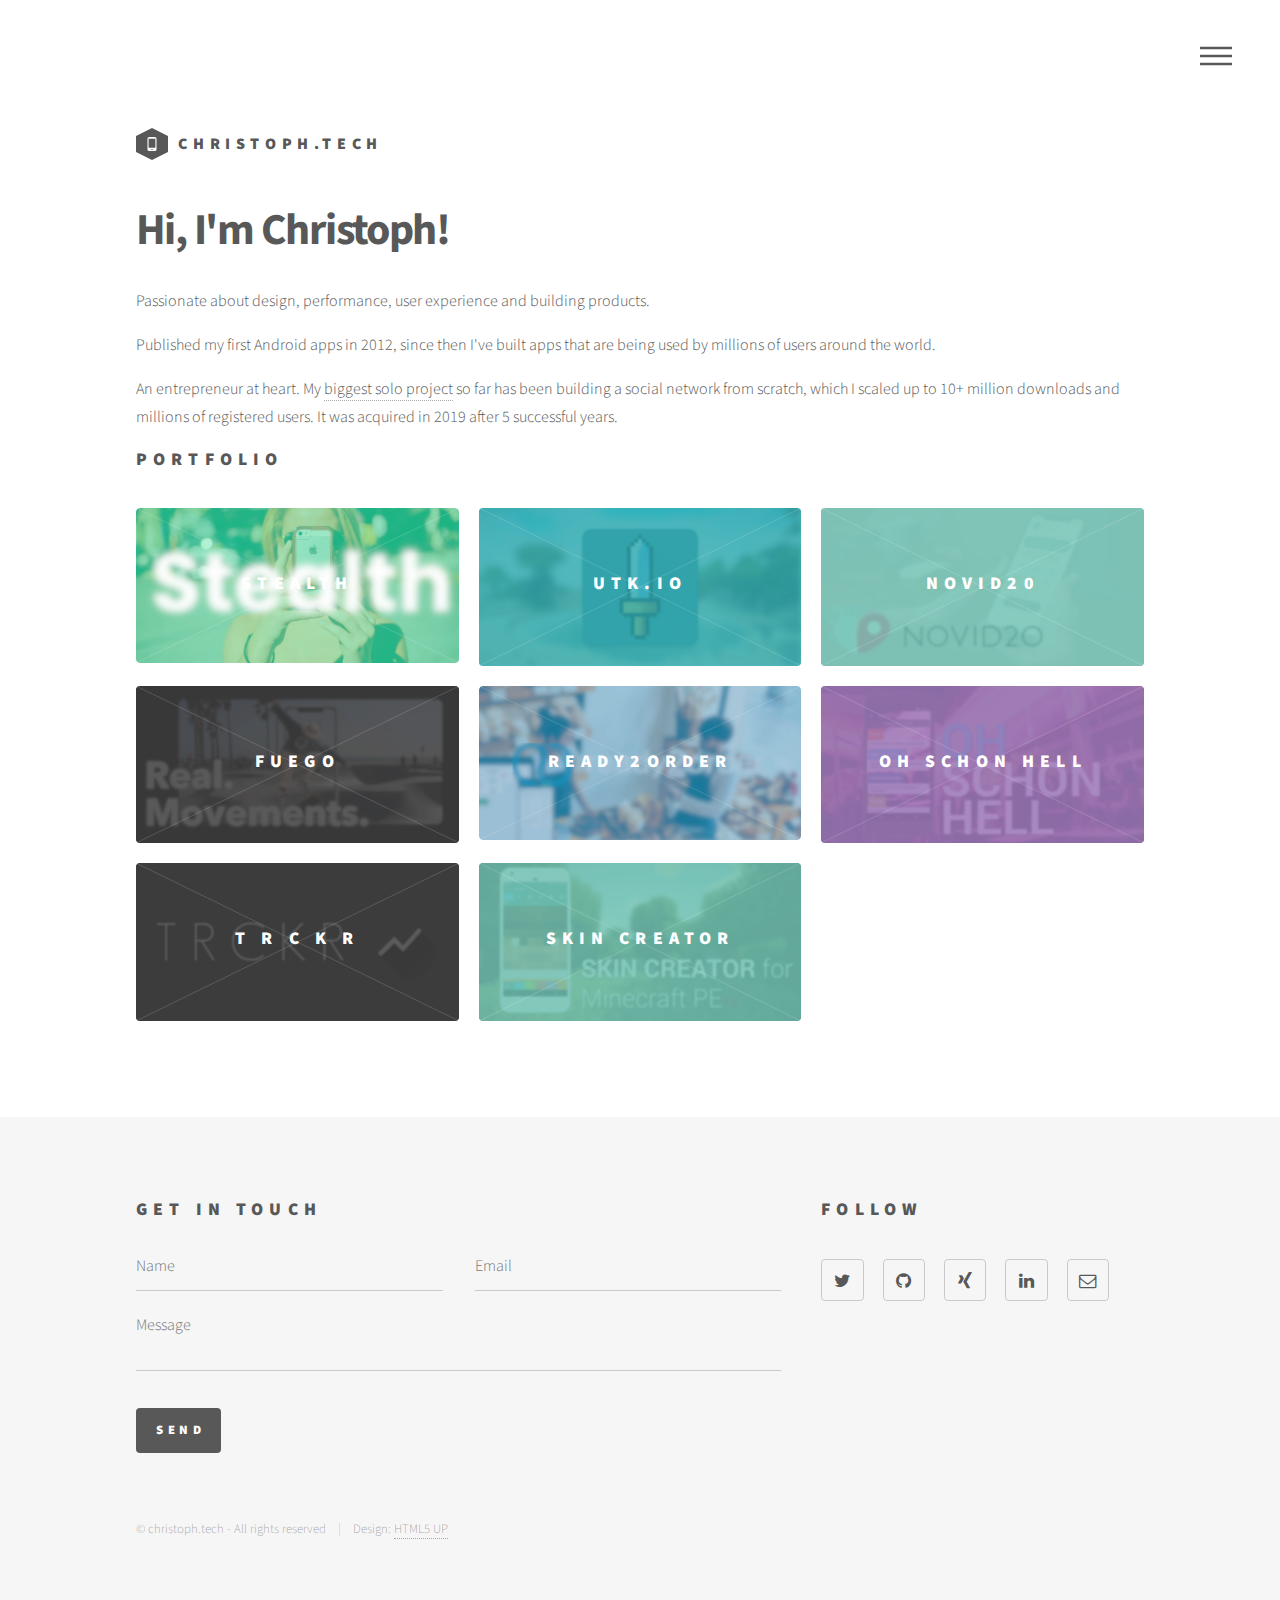
==== commit 96d46e32: "Update index.html" ====
--- a/index.html
+++ b/index.html
@@ -60,6 +60,17 @@
 								<h2>Portfolio</h2>
 							</section>
 							<section class="tiles">
+								<article class="styleGreen">
+									<span class="image">
+										<img src="images/stealth.png" alt="" />
+									</span>
+									<a href="mailto:stealth@christoph.tech">
+										<h2>Stealth</h2>
+										<div class="content">
+											<p>The next generation of mobile advertising. Send us an email for more information. </p>
+										</div>
+									</a>
+								</article>
 								<article class="style2">
 									<span class="image">
 										<img src="images/utk_graphic.png" alt="" />
@@ -90,6 +101,17 @@
 										<h2>Fuego</h2>
 										<div class="content">
 											<p>Movement based video social network app</p>
+										</div>
+									</a>
+								</article>
+								<article class="styleR2o">
+									<span class="image">
+										<img src="images/r2o.png" alt="" />
+									</span>
+									<a href="https://ready2order.com">
+										<h2>ready2order</h2>
+										<div class="content">
+											<p>A mobile-first point-of-sale system for the German and Austrian market.</p>
 										</div>
 									</a>
 								</article>
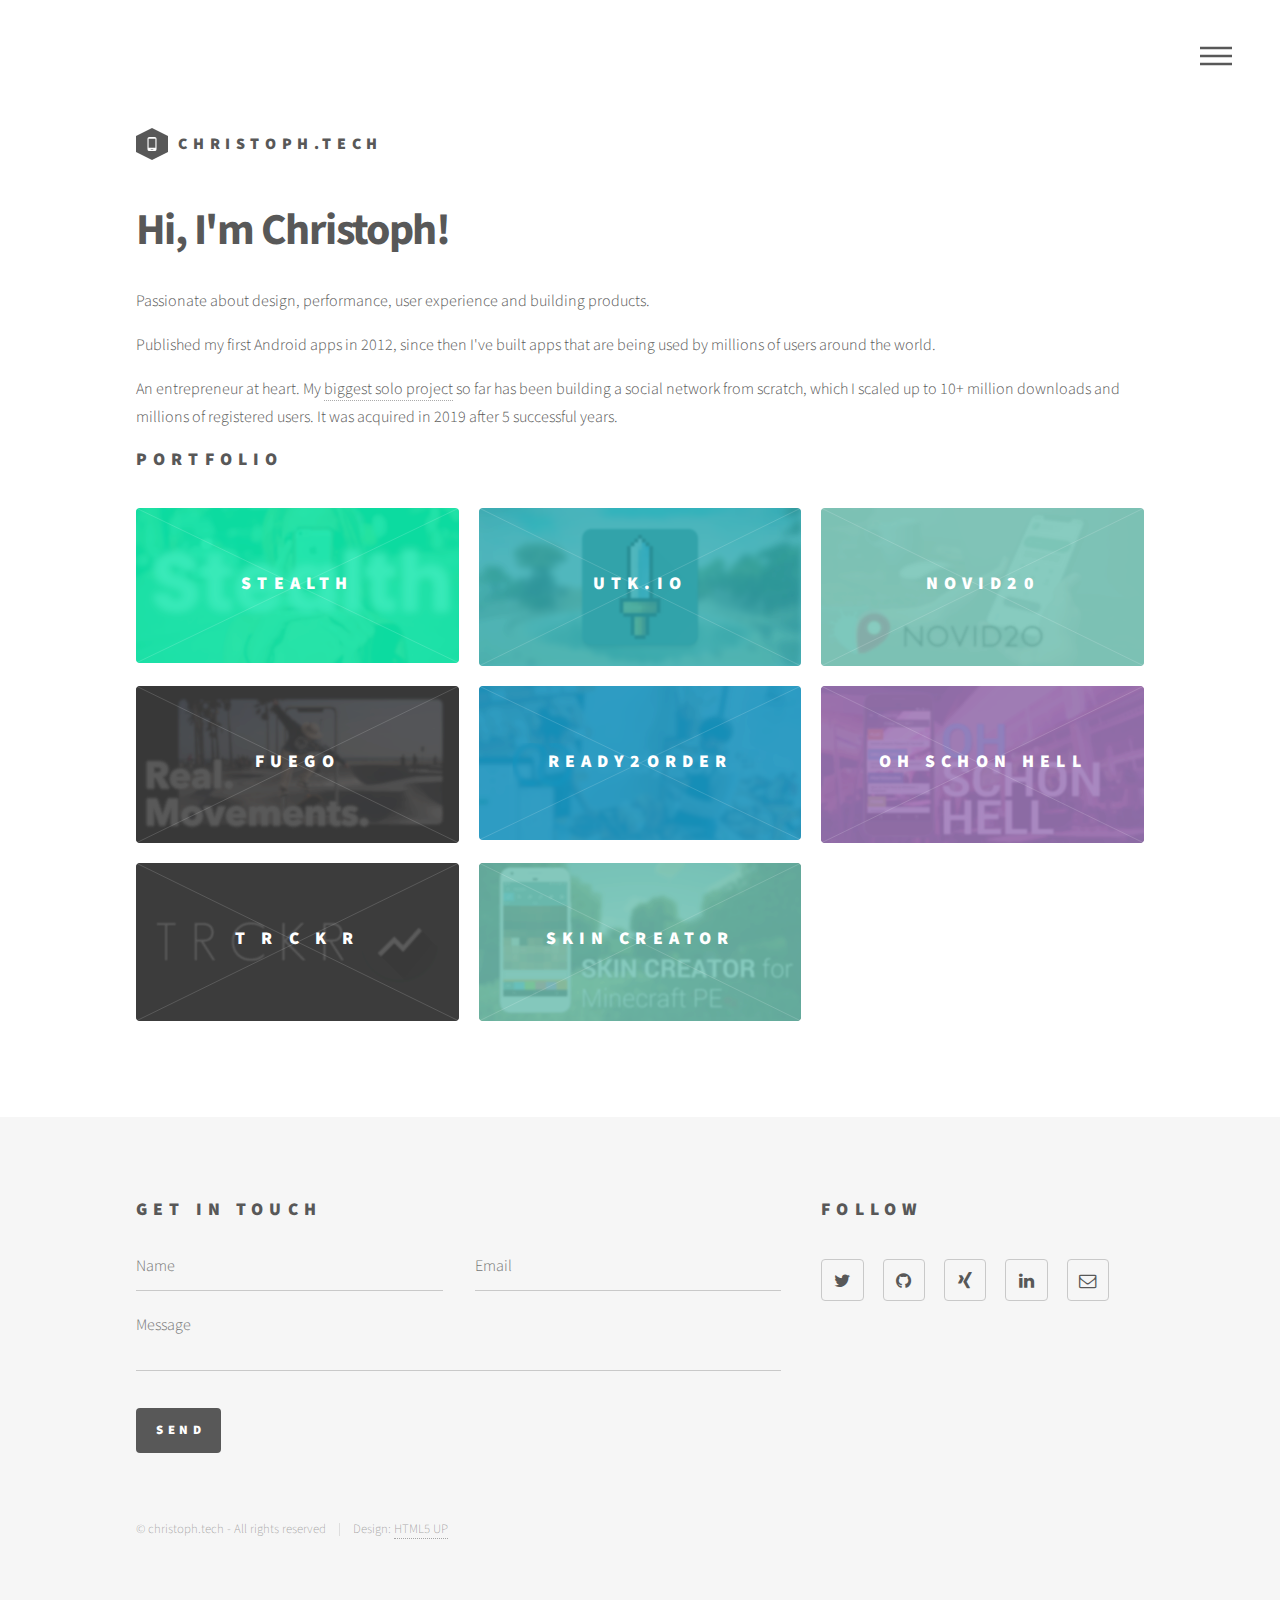
==== commit 04a4a72c: "Update index.html" ====
--- a/index.html
+++ b/index.html
@@ -67,7 +67,7 @@
 									<a href="mailto:stealth@christoph.tech">
 										<h2>Stealth</h2>
 										<div class="content">
-											<p>The next generation of mobile advertising. Send us an email for more information. </p>
+											<p>The next generation of mobile advertising. Send us an email for more information.</p>
 										</div>
 									</a>
 								</article>
--- a/assets/css/main.css
+++ b/assets/css/main.css
@@ -2757,6 +2757,14 @@
 				background-color: #454545;
 			}
 
+			.tiles article.styleR2o > .image:before {
+				background-color: #1493BE;
+			}
+
+			.tiles article.styleGreen > .image:before {
+				background-color: #08e5a7;
+			}
+
 			body:not(.is-touch) .tiles article:hover > .image {
 				-moz-transform: scale(1.1);
 				-webkit-transform: scale(1.1);
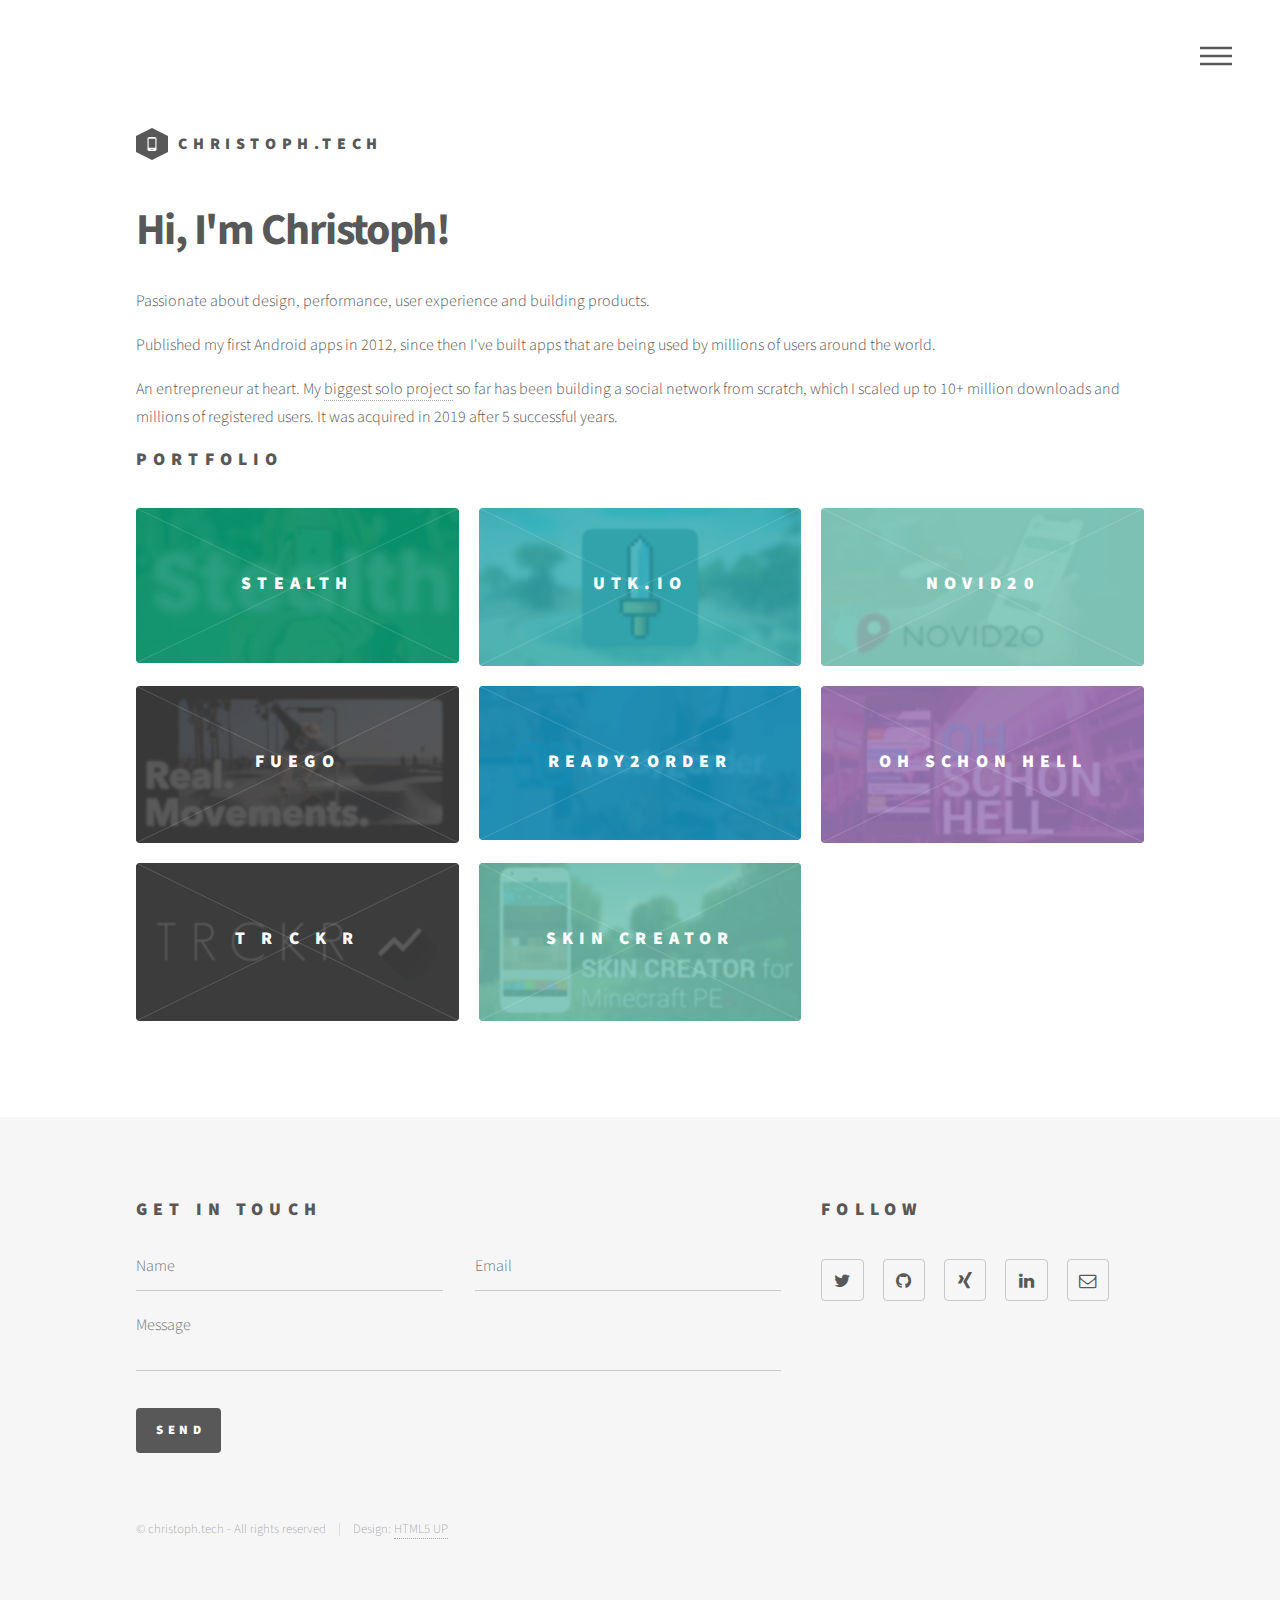
==== commit b1f84d84: "Update index.html" ====
--- a/index.html
+++ b/index.html
@@ -67,7 +67,7 @@
 									<a href="mailto:stealth@christoph.tech">
 										<h2>Stealth</h2>
 										<div class="content">
-											<p>The next generation of mobile advertising. Send us an email for more information.</p>
+											<p>The next generation of mobile advertising. Seven-figure revenue. Drop me a line for more information.</p>
 										</div>
 									</a>
 								</article>
--- a/assets/css/main.css
+++ b/assets/css/main.css
@@ -2762,7 +2762,7 @@
 			}
 
 			.tiles article.styleGreen > .image:before {
-				background-color: #08e5a7;
+				background-color: #079a71;
 			}
 
 			body:not(.is-touch) .tiles article:hover > .image {
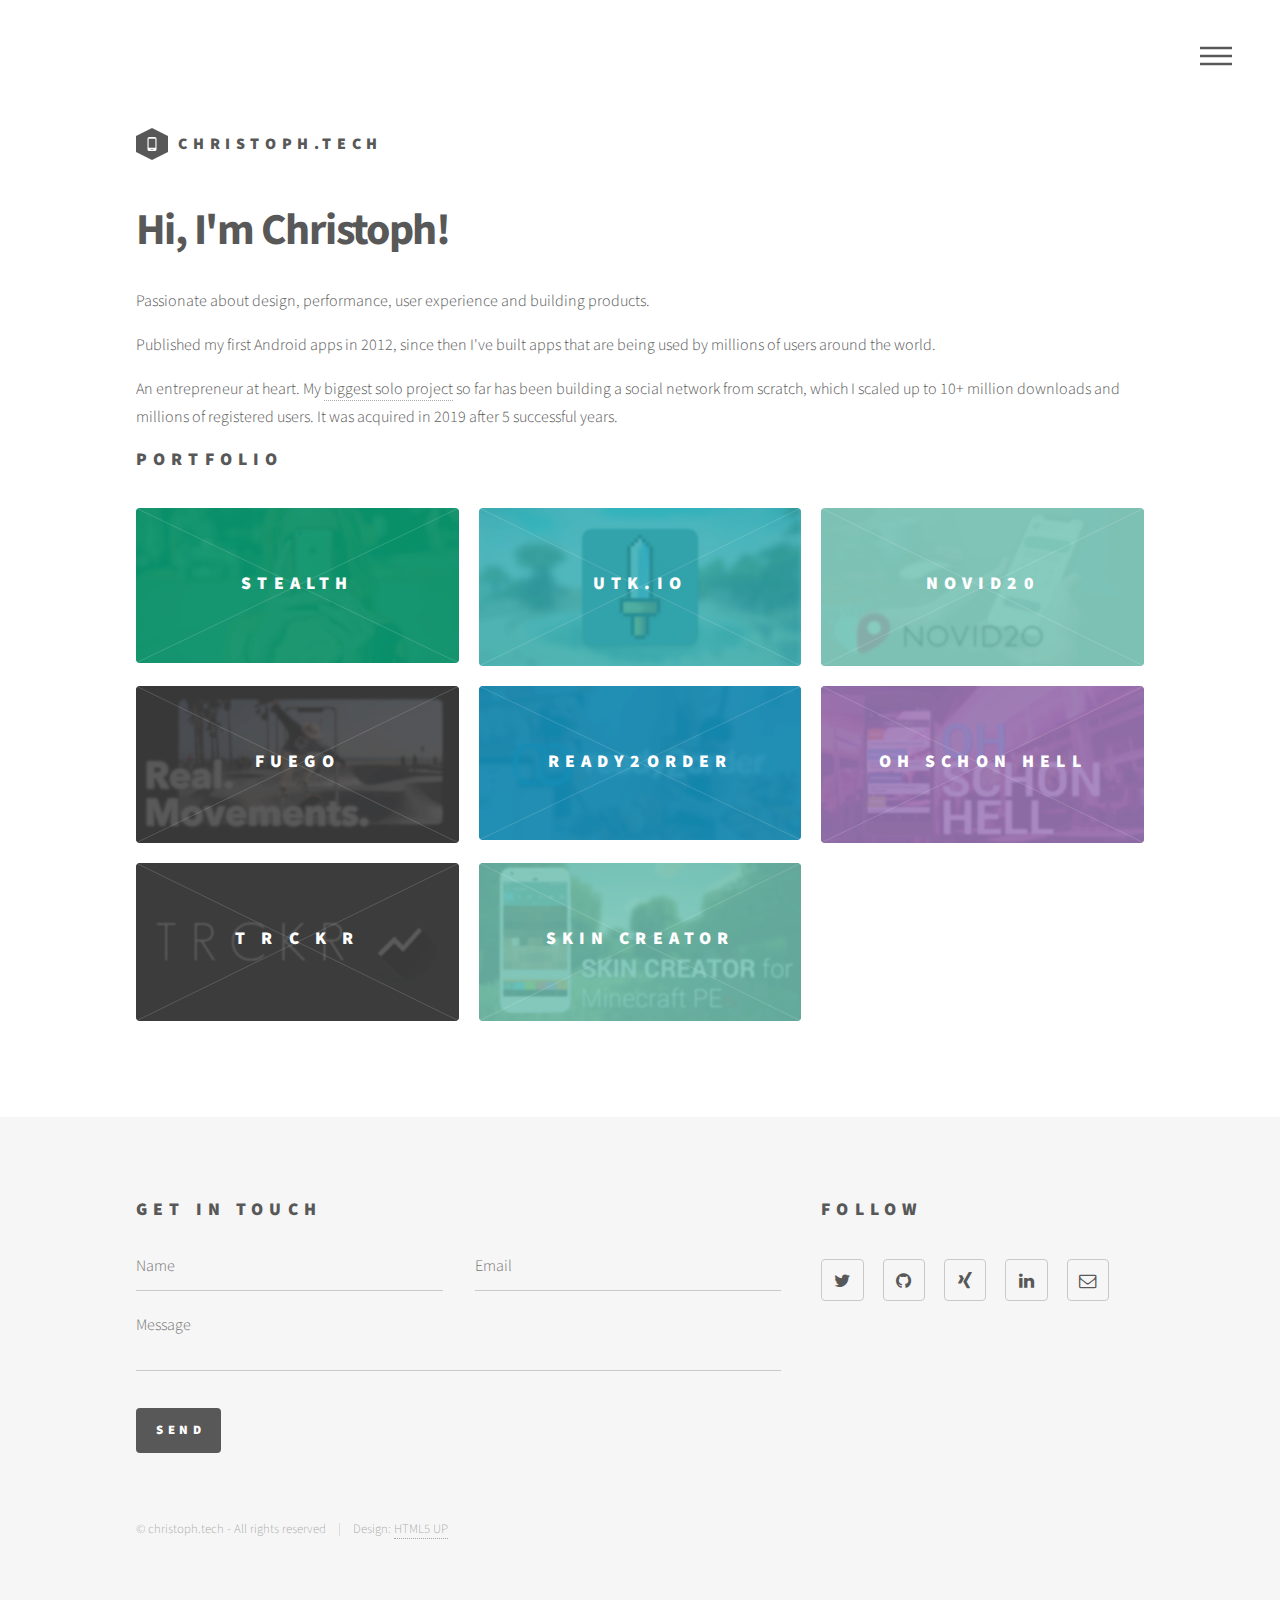
==== commit 228f7c1e: "Update index.html" ====
--- a/index.html
+++ b/index.html
@@ -67,7 +67,7 @@
 									<a href="mailto:stealth@christoph.tech">
 										<h2>Stealth</h2>
 										<div class="content">
-											<p>The next generation of mobile advertising. Seven-figure revenue. Drop me a line for more information.</p>
+											<p>Working on empowering content creators. Drop me a line for more information.</p>
 										</div>
 									</a>
 								</article>
@@ -78,7 +78,7 @@
 									<a href="./UTK.io/">
 										<h2>UTK.io</h2>
 										<div class="content">
-											<p>A social network for Minecraft PE players with more than 2.1 million registered users</p>
+											<p>A social network for mobile gamers with 10+ million downloads</p>
 										</div>
 									</a>
 								</article>
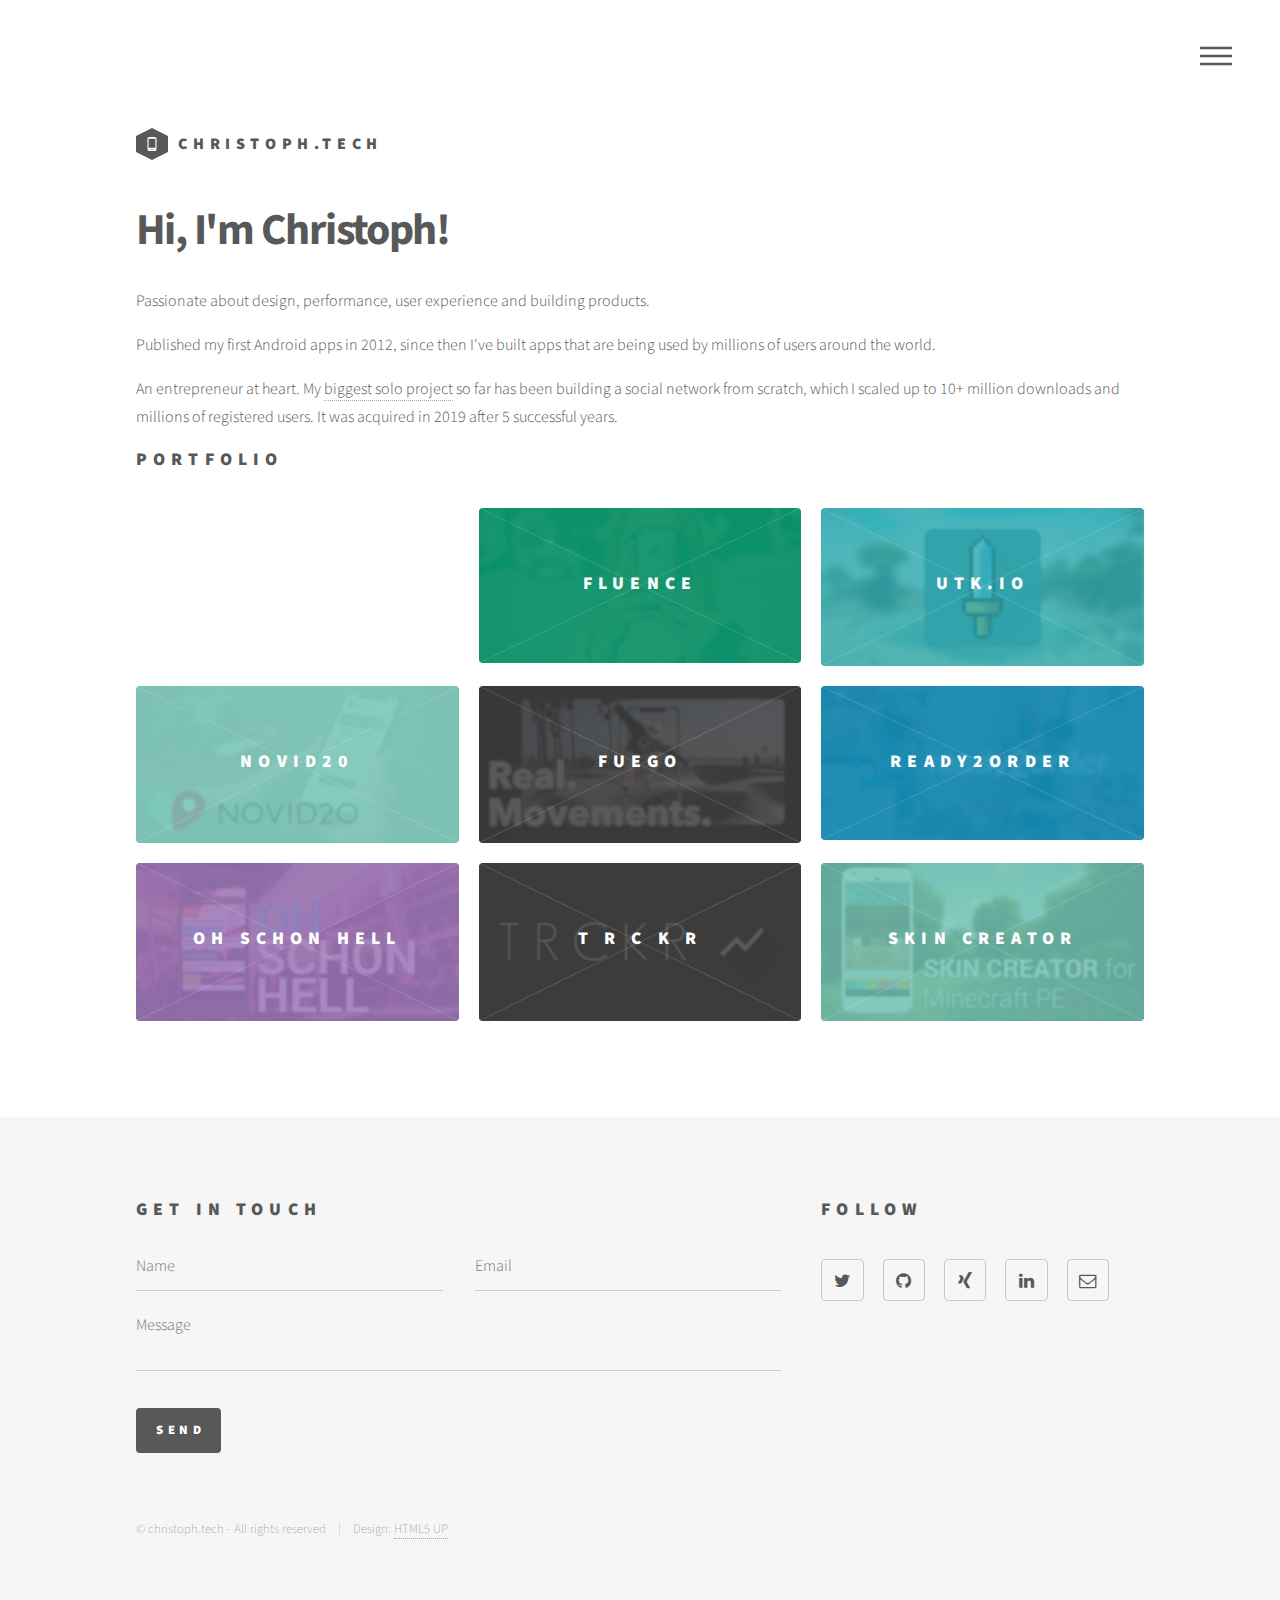
==== commit a8803cc0: "Update landing page" ====
--- a/index.html
+++ b/index.html
@@ -60,12 +60,23 @@
 								<h2>Portfolio</h2>
 							</section>
 							<section class="tiles">
+								<article class="style7">
+									<span class="image">
+										<img src="images/eddi_banner.jpeg" alt="" />
+									</span>
+									<a href="https://eddibike.com/?utm_source=ck&utm_medium=web&utm_campaign=ck_landing_page_22/">
+										<h2>EDDI Bike</h2>
+										<div class="content">
+											<p>A mobility start-up from Vienna working on replacing every car with an all-inclusive bike subscription</p>
+										</div>
+									</a>
+								</article>
 								<article class="styleGreen">
 									<span class="image">
 										<img src="images/stealth.png" alt="" />
 									</span>
-									<a href="mailto:stealth@christoph.tech">
-										<h2>Stealth</h2>
+									<a href="https://fluenceapp.co/?utm_source=ck&utm_medium=web&utm_campaign=ck_landing_page_22">
+										<h2>Fluence</h2>
 										<div class="content">
 											<p>Working on empowering content creators. Drop me a line for more information.</p>
 										</div>
@@ -100,7 +111,7 @@
 									<a href="./Fuego/">
 										<h2>Fuego</h2>
 										<div class="content">
-											<p>Movement based video social network app</p>
+											<p>Community based video social network app</p>
 										</div>
 									</a>
 								</article>
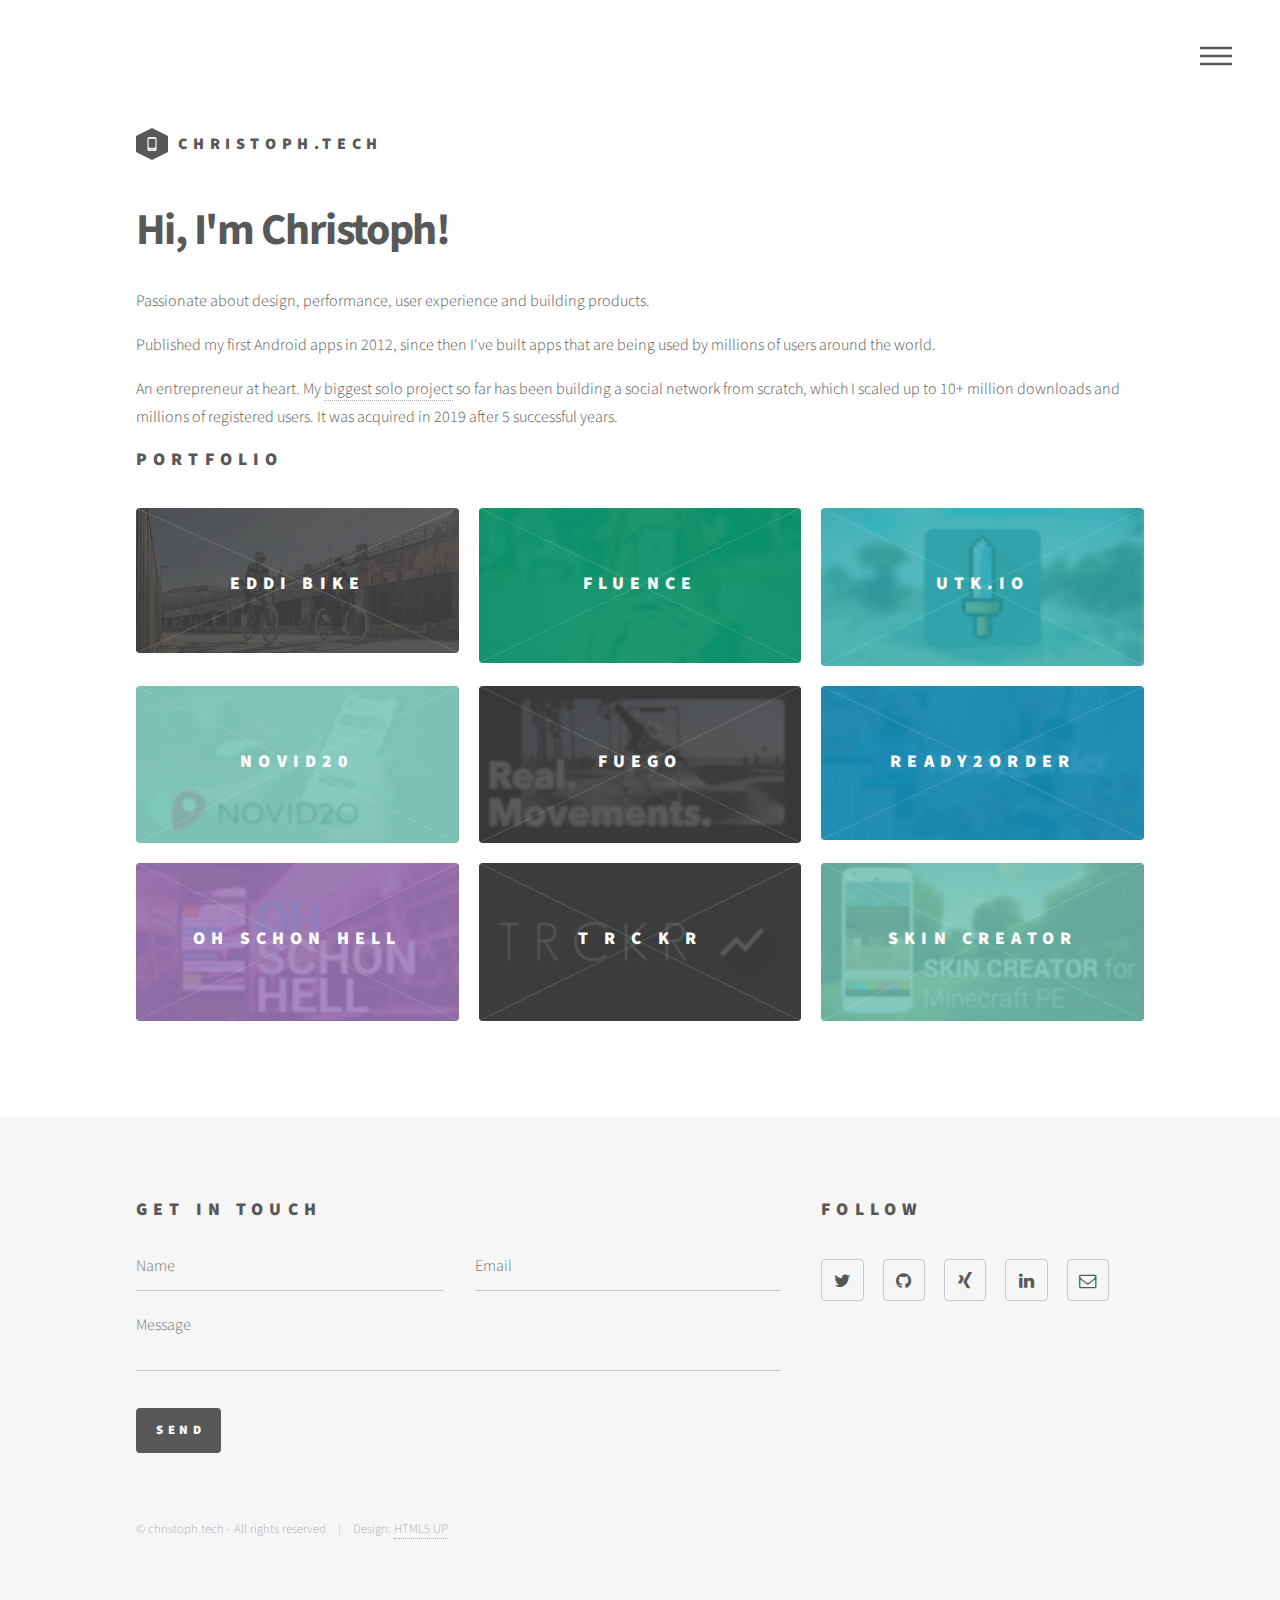
==== commit b954aaa6: "Update project descriptions" ====
--- a/index.html
+++ b/index.html
@@ -78,7 +78,7 @@
 									<a href="https://fluenceapp.co/?utm_source=ck&utm_medium=web&utm_campaign=ck_landing_page_22">
 										<h2>Fluence</h2>
 										<div class="content">
-											<p>Working on empowering content creators. Drop me a line for more information.</p>
+											<p>Working on empowering content creators.</p>
 										</div>
 									</a>
 								</article>
